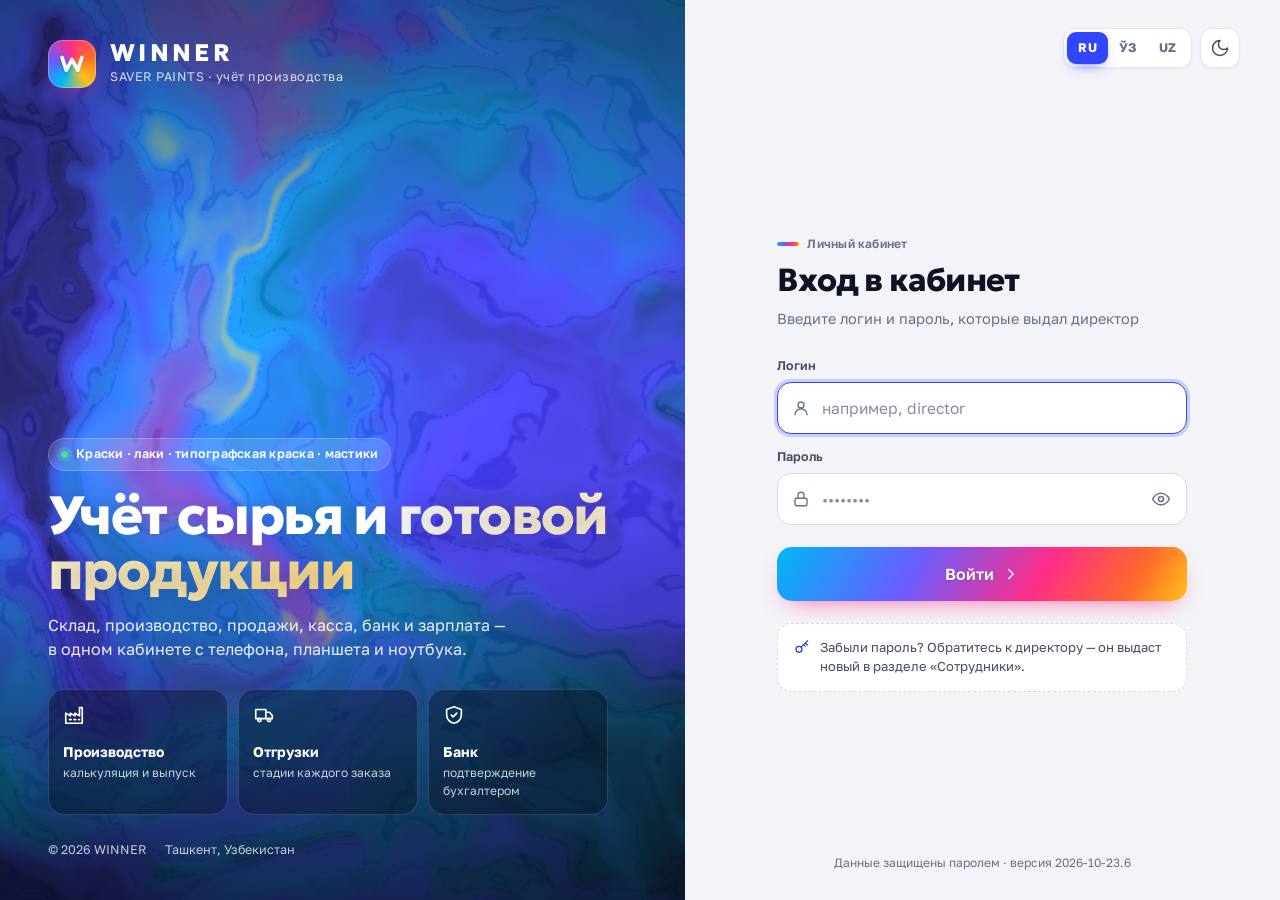
==== app.html @ 847e3956 "Один склад готовой продукции и ставка НДС в настройках (ответы заказчика) - Готовая продукция хранит" ====
<!doctype html>
<html lang="ru">
<head>
  <meta charset="utf-8">
  <meta name="viewport" content="width=device-width, initial-scale=1, viewport-fit=cover">
  <title>WINNER</title>
  <meta name="theme-color" content="#0b0f1e">
  <link rel="icon" href="favicon.svg" type="image/svg+xml">
  <script>(function(){try{var t=localStorage.getItem('wn.theme');if(!t)t=matchMedia('(prefers-color-scheme: dark)').matches?'dark':'light';document.documentElement.dataset.theme=t;}catch(e){document.documentElement.dataset.theme='light';}})();</script>
  <link rel="preload" href="assets/fonts/golos-cyr.woff2" as="font" type="font/woff2" crossorigin>
  <link rel="preload" href="assets/fonts/geologica-cyr.woff2" as="font" type="font/woff2" crossorigin>
  <link rel="stylesheet" href="assets/css/app.css?v=7">
  <style>.boot{min-height:100vh;display:grid;place-items:center;background:var(--bg)}.boot .logo-mark{width:56px;height:56px;border-radius:18px;animation:spin 2.4s linear infinite}</style>
</head>
<body>
  <div class="boot"><div class="logo-mark"><svg viewBox="0 0 24 24"><path d="M3.5 6.5l3.6 11 4.9-9.3 4.9 9.3 3.6-11"/></svg></div></div>
  <script src="assets/js/i18n.js?v=7"></script>
  <script src="assets/js/i18n-dict.js?v=7"></script>
  <script src="assets/js/core.js?v=7"></script>
  <script src="assets/js/ui.js?v=7"></script>
  <script src="assets/js/data.js?v=7"></script>
  <script src="assets/js/app.js?v=7"></script>
  <script src="assets/js/pages/summary.js?v=7"></script>
  <script src="assets/js/pages/reports.js?v=7"></script>
  <script src="assets/js/pages/sales.js?v=7"></script>
  <script src="assets/js/pages/customers.js?v=7"></script>
  <script src="assets/js/pages/finance.js?v=7"></script>
  <script src="assets/js/pages/production.js?v=7"></script>
  <script src="assets/js/pages/warehouse.js?v=7"></script>
  <script src="assets/js/pages/income.js?v=7"></script>
  <script src="assets/js/pages/catalog.js?v=7"></script>
  <script src="assets/js/pages/salary.js?v=7"></script>
  <script src="assets/js/pages/staff.js?v=7"></script>
  <script src="assets/js/pages/admin.js?v=7"></script>
  <script src="assets/js/pages/profile.js?v=7"></script>
  <script>W.boot();</script>
</body>
</html>
---- assets/css/app.css ----
/* =========================================================================
   WINNER — дизайн-система кабинета
   Шрифты: Geologica (заголовки, цифры), Golos Text (текст).
   Подмножества cyrillic-ext нужны для узбекских Қ Ғ Ҳ.
   ========================================================================= */

@font-face { font-family: 'Geologica'; font-style: normal; font-weight: 300 800; font-display: swap;
  src: url(../fonts/geologica-cyrext.woff2) format('woff2'); unicode-range: U+0460-052F, U+1C80-1C8A, U+20B4, U+2DE0-2DFF, U+A640-A69F, U+FE2E-FE2F; }
@font-face { font-family: 'Geologica'; font-style: normal; font-weight: 300 800; font-display: swap;
  src: url(../fonts/geologica-cyr.woff2) format('woff2'); unicode-range: U+0301, U+0400-045F, U+0490-0491, U+04B0-04B1, U+2116; }
@font-face { font-family: 'Geologica'; font-style: normal; font-weight: 300 800; font-display: swap;
  src: url(../fonts/geologica-latext.woff2) format('woff2'); unicode-range: U+0100-02BA, U+02BD-02C5, U+02C7-02CC, U+02CE-02D7, U+02DD-02FF, U+0304, U+0308, U+0329, U+1D00-1DBF, U+1E00-1E9F, U+1EF2-1EFF, U+2020, U+20A0-20AB, U+20AD-20C4, U+2113, U+2C60-2C7F, U+A720-A7FF; }
@font-face { font-family: 'Geologica'; font-style: normal; font-weight: 300 800; font-display: swap;
  src: url(../fonts/geologica-lat.woff2) format('woff2'); unicode-range: U+0000-00FF, U+0131, U+0152-0153, U+02BB-02BC, U+02C6, U+02DA, U+02DC, U+0304, U+0308, U+0329, U+2000-206F, U+20AC, U+2122, U+2191, U+2193, U+2212, U+2215, U+FEFF, U+FFFD; }
@font-face { font-family: 'Golos Text'; font-style: normal; font-weight: 400 800; font-display: swap;
  src: url(../fonts/golos-cyrext.woff2) format('woff2'); unicode-range: U+0460-052F, U+1C80-1C8A, U+20B4, U+2DE0-2DFF, U+A640-A69F, U+FE2E-FE2F; }
@font-face { font-family: 'Golos Text'; font-style: normal; font-weight: 400 800; font-display: swap;
  src: url(../fonts/golos-cyr.woff2) format('woff2'); unicode-range: U+0301, U+0400-045F, U+0490-0491, U+04B0-04B1, U+2116; }
@font-face { font-family: 'Golos Text'; font-style: normal; font-weight: 400 800; font-display: swap;
  src: url(../fonts/golos-latext.woff2) format('woff2'); unicode-range: U+0100-02BA, U+02BD-02C5, U+02C7-02CC, U+02CE-02D7, U+02DD-02FF, U+0304, U+0308, U+0329, U+1D00-1DBF, U+1E00-1E9F, U+1EF2-1EFF, U+2020, U+20A0-20AB, U+20AD-20C4, U+2113, U+2C60-2C7F, U+A720-A7FF; }
@font-face { font-family: 'Golos Text'; font-style: normal; font-weight: 400 800; font-display: swap;
  src: url(../fonts/golos-lat.woff2) format('woff2'); unicode-range: U+0000-00FF, U+0131, U+0152-0153, U+02BB-02BC, U+02C6, U+02DA, U+02DC, U+0304, U+0308, U+0329, U+2000-206F, U+20AC, U+2122, U+2191, U+2193, U+2212, U+2215, U+FEFF, U+FFFD; }

/* ---------- токены ---------- */
:root {
  color-scheme: light;
  --font: 'Golos Text', system-ui, -apple-system, 'Segoe UI', Roboto, sans-serif;
  --font-d: 'Geologica', 'Golos Text', system-ui, sans-serif;

  /* фирменная «краска»: голубой → пурпур → жёлтый → оранжевый */
  --c-cyan: #00b8f5; --c-magenta: #ff2d87; --c-yellow: #ffc21a; --c-orange: #ff6a2b;
  /* счётчики уведомлений: белая цифра на этом фоне — контраст 5,2:1 (на ярко-розовом было 3,5:1) */
  --badge: #d4145f;
  --paint: linear-gradient(120deg, var(--c-cyan) 0%, #6a5cff 34%, var(--c-magenta) 64%, var(--c-orange) 86%, var(--c-yellow) 100%);

  --brand: #3346ff;
  --brand-2: #2433d9;
  --brand-soft: #eceeff;
  --brand-ink: #2534d6;
  --on-brand: #fff;

  --bg: #f3f4f8;
  --surface: #ffffff;
  --surface-2: #f7f8fb;
  --surface-3: #eef0f5;
  --line: #e4e7ef;
  --line-2: #d6dae5;
  --text: #0e1324;
  --text-2: #444b62;
  --muted: #687089;

  --ok: #0a7f55;     --ok-bg: #e3f6ee;    --ok-dot: #12b981;
  --warn: #a35a00;   --warn-bg: #fff2dc;  --warn-dot: #f59e0b;
  --bad: #c42a32;    --bad-bg: #fde9ea;   --bad-dot: #ef4444;
  --info: #2534d6;   --info-bg: #eceeff;  --info-dot: #3346ff;
  --vio: #6b3fd4;    --vio-bg: #f0eaff;

  /* графики — эталонная палитра, слоты 1-3 */
  --s1: #2a78d6; --s2: #eb6834; --s3: #1baf7a;

  --side: #0b0f1e;
  --side-2: #121830;
  --side-line: rgba(255,255,255,.07);
  --side-text: #c9cee2;
  --side-muted: #7f87a6;

  --r-xs: 8px; --r-sm: 10px; --r: 14px; --r-lg: 20px; --r-xl: 26px;
  --sh-1: 0 1px 2px rgba(16,24,40,.05);
  --sh-2: 0 1px 2px rgba(16,24,40,.04), 0 6px 20px -10px rgba(16,24,40,.14);
  --sh-3: 0 20px 50px -18px rgba(14,19,36,.35), 0 2px 6px rgba(14,19,36,.06);
  --ring: 0 0 0 3px rgba(51,70,255,.22);

  --side-w: 268px;
  --rail-w: 78px;
  --top-h: 66px;
  --ease: cubic-bezier(.2,.8,.2,1);
  --safe-b: env(safe-area-inset-bottom, 0px);
}

html[data-theme="dark"] {
  color-scheme: dark;
  --brand: #6474ff;
  --brand-2: #7c8aff;
  --brand-soft: #1d2346;
  --brand-ink: #a9b2ff;

  --bg: #090c17;
  --surface: #11162a;
  --surface-2: #161c33;
  --surface-3: #1c233d;
  --line: #232b47;
  --line-2: #2e3757;
  --text: #edf0fa;
  --text-2: #b6bdd4;
  --muted: #8a92b0;

  --ok: #4ade9a;   --ok-bg: rgba(18,185,129,.14);
  --warn: #fbbf4a; --warn-bg: rgba(245,158,11,.14);
  --bad: #ff8086;  --bad-bg: rgba(239,68,68,.15);
  --info: #a9b2ff; --info-bg: rgba(100,116,255,.16);
  --vio: #c4a8ff;  --vio-bg: rgba(139,92,246,.17);

  --s1: #3987e5; --s2: #d95926; --s3: #199e70;

  --side: #060914;
  --side-2: #0d1226;
  --sh-1: 0 1px 2px rgba(0,0,0,.4);
  --sh-2: 0 1px 2px rgba(0,0,0,.35), 0 10px 26px -14px rgba(0,0,0,.7);
  --sh-3: 0 24px 60px -20px rgba(0,0,0,.8);
  --ring: 0 0 0 3px rgba(100,116,255,.35);
}

/* ---------- база ---------- */
*, *::before, *::after { box-sizing: border-box; }
html { -webkit-text-size-adjust: 100%; text-size-adjust: 100%; }
body {
  margin: 0; font-family: var(--font); font-size: 14.5px; line-height: 1.5;
  color: var(--text); background: var(--bg);
  -webkit-font-smoothing: antialiased; -moz-osx-font-smoothing: grayscale;
  -webkit-tap-highlight-color: transparent;
}
h1, h2, h3, h4 { font-family: var(--font-d); margin: 0; letter-spacing: -.015em; line-height: 1.2; }
p { margin: 0; }
a { color: var(--brand-ink); text-decoration: none; }
button, input, select, textarea { font: inherit; color: inherit; }
button { cursor: pointer; }
img { max-width: 100%; display: block; }
.num, .tnum { font-variant-numeric: tabular-nums; }
.hidden { display: none !important; }
.muted { color: var(--muted); }
.t2 { color: var(--text-2); }
.nowrap { white-space: nowrap; }
.ellipsis { overflow: hidden; text-overflow: ellipsis; white-space: nowrap; min-width: 0; }
.ic { width: 20px; height: 20px; flex: none; stroke: currentColor; fill: none; stroke-width: 1.8; stroke-linecap: round; stroke-linejoin: round; }
.ic-sm { width: 16px; height: 16px; }
.ic-lg { width: 24px; height: 24px; }
::selection { background: rgba(51,70,255,.2); }

/* полосы прокрутки: тонкие, без стрелок, с отступом сверху и снизу */
::-webkit-scrollbar { width: 12px; height: 12px; }
::-webkit-scrollbar-button { display: none; width: 0; height: 0; }
::-webkit-scrollbar-track { background: transparent; margin: 8px 0; }
::-webkit-scrollbar-track:horizontal { margin: 0 8px; }
::-webkit-scrollbar-thumb { min-height: 44px; border-radius: 99px; border: 4px solid transparent; background: color-mix(in srgb, var(--muted) 42%, transparent) padding-box; }
::-webkit-scrollbar-thumb:hover { background-color: color-mix(in srgb, var(--muted) 70%, transparent); }
::-webkit-scrollbar-corner { background: transparent; }
.side ::-webkit-scrollbar { width: 10px; }
.side ::-webkit-scrollbar-thumb { border-width: 3px; background-color: rgba(255,255,255,.14); }
.side ::-webkit-scrollbar-thumb:hover { background-color: rgba(255,255,255,.28); }
@supports not selector(::-webkit-scrollbar) {
  html, .side-nav, .modal-body, .pick-list, .dd-list, .tbl-wrap, .cmdk-list, .pop-list, .kanban { scrollbar-width: thin; scrollbar-color: color-mix(in srgb, var(--muted) 50%, transparent) transparent; }
}
:focus-visible { outline: none; box-shadow: var(--ring); }

/* плавная смена языка/темы */
/* смена языка: старый и новый снимок экрана растворяются друг в друга с одинаковой скоростью —
   неизменные пиксели (фон, карточки, иконки) остаются на месте, «перетекают» только буквы */
html.vt-lang::view-transition-old(root) { animation: vtLangOut .42s cubic-bezier(.4, 0, .2, 1) both; }
html.vt-lang::view-transition-new(root) { animation: vtLangIn .42s cubic-bezier(.4, 0, .2, 1) both; }
@keyframes vtLangOut { to { opacity: 0; } }
@keyframes vtLangIn { from { opacity: 0; } }
/* бегунок RU · ЎЗ · UZ — свой слой: во время перехода он переезжает, а не растворяется;
   подписи кнопок — слои поверх него, их цвет плавно меняется */
.lang-switch .pill { view-transition-name: wn-lang-pill; }
.lang-switch [data-lang="ru"] { view-transition-name: wn-lang-ru; }
.lang-switch [data-lang="uzc"] { view-transition-name: wn-lang-uzc; }
.lang-switch [data-lang="uz"] { view-transition-name: wn-lang-uz; }
html.vt-lang::view-transition-group(*) { animation-duration: .42s; animation-timing-function: cubic-bezier(.2, .8, .2, 1); }
html.vt-lang::view-transition-old(wn-lang-pill), html.vt-lang::view-transition-new(wn-lang-pill) { animation: none; }
html.vt-lang::view-transition-old(wn-lang-pill) { opacity: 0; }
/* запасной вариант без View Transitions: текст мягко проявляется, без белой вспышки */
.lang-swap { animation: langSwap .38s ease both; }
@keyframes langSwap { from { opacity: .35; } }

/* =========================================================================
   Каркас: сайдбар + основная область
   ========================================================================= */
.shell { min-height: 100vh; min-height: 100dvh; }

.side {
  position: fixed; inset: 0 auto 0 0; z-index: 40; width: var(--side-w);
  display: flex; flex-direction: column;
  background:
    radial-gradient(120% 60% at 0% 0%, rgba(51,70,255,.30), transparent 60%),
    radial-gradient(90% 40% at 100% 8%, rgba(255,45,135,.16), transparent 70%),
    linear-gradient(180deg, var(--side-2), var(--side) 42%);
  color: var(--side-text);
  border-right: 1px solid var(--side-line);
  transition: width .28s var(--ease), transform .3s var(--ease);
}
.side::after { /* тонкая «мазок»-линия справа */
  content: ''; position: absolute; top: 0; right: -1px; width: 1px; height: 180px;
  background: linear-gradient(180deg, var(--c-cyan), var(--c-magenta), transparent);
  opacity: .55;
}
.side-head { display: flex; align-items: center; gap: 12px; padding: 18px 18px 14px; min-height: 74px; }
.logo-mark {
  width: 40px; height: 40px; border-radius: 12px; flex: none; display: grid; place-items: center;
  background: conic-gradient(from 210deg at 50% 50%, var(--c-cyan), #6a5cff, var(--c-magenta), var(--c-orange), var(--c-yellow), var(--c-cyan));
  box-shadow: 0 8px 22px -8px rgba(255,45,135,.55), inset 0 0 0 1px rgba(255,255,255,.25);
}
.logo-mark svg { width: 24px; height: 24px; stroke: #fff; stroke-width: 3.2; fill: none; stroke-linecap: round; stroke-linejoin: round; filter: drop-shadow(0 1px 1px rgba(0,0,0,.25)); }
.logo-text { min-width: 0; }
.logo-text b { display: block; font-family: var(--font-d); font-weight: 800; font-size: 19px; letter-spacing: .08em; color: #fff; line-height: 1.05; }
.logo-text span { display: block; font-size: 11.5px; color: var(--side-muted); letter-spacing: .02em; margin-top: 3px; white-space: nowrap; overflow: hidden; text-overflow: ellipsis; }
.side-collapse {
  margin-left: auto; width: 32px; height: 32px; border-radius: 9px; border: 1px solid var(--side-line);
  background: rgba(255,255,255,.03); color: var(--side-muted); display: grid; place-items: center; flex: none;
}
.side-collapse:hover { color: #fff; background: rgba(255,255,255,.08); }

.side-nav { flex: 1; overflow-y: auto; overflow-x: hidden; padding: 6px 12px 16px; }
.nav-group { margin-top: 14px; }
.nav-group:first-child { margin-top: 4px; }
.nav-label {
  font-size: 10.5px; font-weight: 700; letter-spacing: .12em; text-transform: uppercase;
  color: var(--side-muted); padding: 0 12px 6px; white-space: nowrap; overflow: hidden;
}
.nav-item {
  position: relative; display: flex; align-items: center; gap: 12px; width: 100%;
  padding: 10px 12px; margin: 2px 0; border-radius: 12px; border: 0; background: none;
  color: var(--side-text); font-size: 14px; font-weight: 500; text-align: left; white-space: nowrap;
  transition: background .18s, color .18s;
}
.nav-item .ic { color: var(--side-muted); transition: color .18s, transform .25s var(--ease); }
.nav-item:hover { background: rgba(255,255,255,.055); color: #fff; }
.nav-item:hover .ic { color: #fff; }
.nav-item.active {
  color: #fff;
  background: linear-gradient(90deg, rgba(100,116,255,.30), rgba(100,116,255,.08));
  box-shadow: inset 0 0 0 1px rgba(140,152,255,.22);
}
.nav-item.active .ic { color: #fff; }
.nav-item.active::before {
  content: ''; position: absolute; left: -12px; top: 9px; bottom: 9px; width: 4px; border-radius: 0 4px 4px 0;
  background: linear-gradient(180deg, var(--c-cyan), var(--c-magenta));
}
.nav-item .nav-txt { flex: 1; min-width: 0; overflow: hidden; text-overflow: ellipsis; }
.nav-badge {
  min-width: 22px; height: 22px; padding: 0 7px; border-radius: 99px; display: inline-grid; place-items: center;
  font-size: 12px; font-weight: 800; line-height: 1; font-variant-numeric: tabular-nums;
  background: var(--badge); color: #fff; box-shadow: inset 0 0 0 1px rgba(255,255,255,.14);
}
.nav-badge.soft { background: rgba(255,255,255,.12); color: #e4e7f2; box-shadow: none; }

.side-foot { padding: 12px; border-top: 1px solid var(--side-line); }
.side-lang { margin-bottom: 10px; }
.side-lang .lang-switch { width: 100%; height: 42px; }
.side-lang .lang-switch button { flex: 1; }
.me-card {
  display: flex; align-items: center; gap: 11px; padding: 10px; border-radius: 14px;
  background: rgba(255,255,255,.04); border: 1px solid var(--side-line); cursor: pointer; width: 100%; color: inherit; text-align: left;
}
.me-card:hover { background: rgba(255,255,255,.07); }
.me-card .who { min-width: 0; flex: 1; }
.me-card .who b { display: block; color: #fff; font-size: 13.5px; font-weight: 600; white-space: nowrap; overflow: hidden; text-overflow: ellipsis; }
.me-card .who span { display: block; font-size: 12px; color: var(--side-muted); white-space: nowrap; overflow: hidden; text-overflow: ellipsis; }

.avatar {
  --av: linear-gradient(135deg, #3346ff, #ff2d87);
  width: 38px; height: 38px; border-radius: 12px; flex: none; display: grid; place-items: center;
  background: var(--av); color: #fff; font-family: var(--font-d); font-weight: 700; font-size: 14px; letter-spacing: .02em;
  box-shadow: inset 0 0 0 1px rgba(255,255,255,.18);
}
.avatar.sm { width: 30px; height: 30px; border-radius: 10px; font-size: 12px; }
.avatar.lg { width: 76px; height: 76px; border-radius: 22px; font-size: 26px; }
.avatar.xl { width: 96px; height: 96px; border-radius: 28px; font-size: 32px; }

/* свёрнутый сайдбар — «рельс» */
/* свёрнутый сайдбар («рельс») — только на широких экранах; планшет и телефон живут по своим правилам */
@media (min-width: 1101px) {
  .shell.rail .side { width: var(--rail-w); }
  .shell.rail .side .logo-text, .shell.rail .side .nav-txt, .shell.rail .side .nav-badge,
  .shell.rail .side .me-card .who, .shell.rail .side .me-card > .ic { display: none; }
  .shell.rail .side .nav-label { height: 0; padding: 0; opacity: 0; pointer-events: none; }
  /* в «рельсе» полоса прокрутки не нужна — иначе она сдвигает иконки влево */
  .shell.rail .side-nav { scrollbar-width: none; padding: 6px 13px 16px; }
  .shell.rail .side-nav::-webkit-scrollbar { display: none; }
  .shell.rail .side .nav-group { margin-top: 10px; border-top: 1px solid var(--side-line); padding-top: 8px; }
  .shell.rail .side .nav-group:first-child { border-top: 0; padding-top: 0; }
  .shell.rail .side-head { padding: 18px 19px 14px; }
  .shell.rail .side-collapse { position: absolute; left: calc(var(--rail-w) - 14px); top: 24px; width: 28px; height: 28px; background: var(--side-2); transform: rotate(180deg); }
  .shell.rail .nav-item { justify-content: center; padding: 11px 0; gap: 0; }
  .shell.rail .nav-item.has-dot::after { content: ''; position: absolute; top: 8px; right: 10px; width: 8px; height: 8px; border-radius: 50%; background: var(--c-magenta); box-shadow: 0 0 0 2px var(--side); }
  .shell.rail .me-card { justify-content: center; padding: 8px; }
}
.side .logo-text, .side .nav-txt, .side .nav-badge, .side .me-card .who, .side .nav-label { transition: opacity .2s; }
/* всплывающая подсказка у иконки в режиме «рельса» */
.rail-tip {
  position: fixed; z-index: 90; padding: 7px 11px; border-radius: 9px; background: #1a2140; color: #fff;
  font-size: 13px; font-weight: 500; pointer-events: none; white-space: nowrap; box-shadow: var(--sh-3);
  transform: translateY(-50%); animation: tipIn .16s var(--ease);
}
@keyframes tipIn { from { opacity: 0; transform: translate(-4px, -50%); } }

.main { margin-left: var(--side-w); min-width: 0; transition: margin-left .28s var(--ease); overflow-x: clip; }
.dd-list, .pick-list, .cmdk-list, .pop-list { overscroll-behavior: contain; }
@media (min-width: 1101px) { .shell.rail .main { margin-left: var(--rail-w); } }

/* ---------- верхняя панель ---------- */
.top {
  position: sticky; top: 0; z-index: 30; height: var(--top-h);
  display: flex; align-items: center; gap: 12px; padding: 0 28px;
  background: var(--bg);
  border-bottom: 1px solid transparent; transition: border-color .2s, background .2s;
}
.top.scrolled { border-bottom-color: var(--line); background: var(--bg); }
.icon-btn.burger { display: none; }
@media (max-width: 1100px) { .icon-btn.burger { display: grid; } }
.crumbs { display: flex; align-items: center; gap: 8px; min-width: 0; font-size: 13px; color: var(--muted); }
.crumbs b { color: var(--text); font-weight: 600; font-size: 14px; white-space: nowrap; overflow: hidden; text-overflow: ellipsis; }
.crumbs .ic { width: 14px; height: 14px; }
.kbd { font-family: var(--font); font-size: 11px; font-weight: 600; color: var(--muted); padding: 2px 6px; border-radius: 6px; border: 1px solid var(--line); background: var(--surface-2); }
.top-actions { display: flex; align-items: center; gap: 8px; margin-left: auto; }
.icon-btn {
  position: relative; width: 40px; height: 40px; border-radius: 12px; display: grid; place-items: center; flex: none;
  border: 1px solid var(--line); background: var(--surface); color: var(--text-2); box-shadow: var(--sh-1);
  transition: background .15s, color .15s, border-color .15s, transform .15s;
}
.icon-btn:hover { color: var(--text); border-color: var(--line-2); }
.icon-btn:active { transform: scale(.96); }
/* счётчик на кнопке — маленький, в углу, не закрывает колокольчик */
.icon-btn .dot { position: absolute; top: -5px; right: -5px; min-width: 18px; height: 18px; padding: 0 4px; border-radius: 99px; background: var(--badge); color: #fff; font-size: 10.5px; font-weight: 800; line-height: 1; display: grid; place-items: center; box-shadow: 0 0 0 2px var(--bg); pointer-events: none; }
.icon-btn.ghost { border-color: transparent; background: transparent; box-shadow: none; }

/* переключатель языка: RU · ЎЗ · UZ с «бегунком» */
.lang-switch {
  position: relative; display: inline-flex; padding: 3px; border-radius: 12px; height: 40px; align-items: stretch;
  background: var(--surface); border: 1px solid var(--line); box-shadow: var(--sh-1);
}
.lang-switch button {
  position: relative; z-index: 1; border: 0; background: none; padding: 0 11px; min-width: 40px; border-radius: 9px;
  font-size: 12.5px; font-weight: 700; letter-spacing: .03em; color: var(--muted); transition: color .25s;
}
.lang-switch button.on { color: var(--on-brand); }
.lang-switch .pill {
  position: absolute; z-index: 0; top: 3px; bottom: 3px; left: 3px; border-radius: 9px;
  background: var(--brand); box-shadow: 0 6px 14px -6px rgba(51,70,255,.7);
  transition: transform .38s var(--ease), width .38s var(--ease);
}
.lang-switch.dark { background: rgba(255,255,255,.06); border-color: rgba(255,255,255,.12); box-shadow: none; }
.lang-switch.dark button { color: rgba(255,255,255,.65); }
.lang-switch.dark button.on { color: #fff; }

.top-user { display: flex; align-items: center; gap: 10px; padding: 3px 10px 3px 3px; height: 40px; border-radius: 12px; border: 1px solid var(--line); background: var(--surface); box-shadow: var(--sh-1); }
.top-user .avatar { width: 32px; height: 32px; border-radius: 9px; font-size: 12px; }
.top-user b { font-size: 13px; font-weight: 600; white-space: nowrap; max-width: 140px; overflow: hidden; text-overflow: ellipsis; }

/* ---------- контент ---------- */
.content { padding: 8px 28px 48px; max-width: 1480px; }
.page-in { animation: pageIn .42s var(--ease) both; }
@keyframes pageIn { from { opacity: 0; transform: translateY(8px); } }

.page-head { display: flex; align-items: flex-end; justify-content: space-between; gap: 16px; flex-wrap: wrap; margin: 10px 0 22px; }
.page-head h1 { font-size: 28px; font-weight: 700; }
.page-head .sub { color: var(--muted); margin-top: 6px; font-size: 14px; }
.page-head .actions { display: flex; gap: 10px; flex-wrap: wrap; }
.h-eyebrow { display: inline-flex; align-items: center; gap: 8px; font-size: 12px; font-weight: 600; color: var(--muted); letter-spacing: .02em; margin-bottom: 8px; }
.h-eyebrow i { width: 22px; height: 4px; border-radius: 4px; background: var(--paint); display: inline-block; }

.grid { display: grid; gap: 16px; }
.g-2 { grid-template-columns: repeat(2, minmax(0, 1fr)); }
.g-3 { grid-template-columns: repeat(3, minmax(0, 1fr)); }
.g-4 { grid-template-columns: repeat(4, minmax(0, 1fr)); }
.g-5 { grid-template-columns: repeat(5, minmax(0, 1fr)); }
.g-main { grid-template-columns: minmax(0, 1.65fr) minmax(0, 1fr); }
.g-side { grid-template-columns: minmax(0, 300px) minmax(0, 1fr); }
.vstack { display: flex; flex-direction: column; gap: 16px; }
.row { display: flex; align-items: center; gap: 10px; flex-wrap: wrap; }
.row.nw { flex-wrap: nowrap; }
.spacer { flex: 1; }
.mt-8 { margin-top: 8px; } .mt-12 { margin-top: 12px; } .mt-16 { margin-top: 16px; } .mt-24 { margin-top: 24px; }
.mb-16 { margin-bottom: 16px; }

/* ---------- карточки ---------- */
.card {
  background: var(--surface); border: 1px solid var(--line); border-radius: var(--r-lg);
  box-shadow: var(--sh-2); min-width: 0;
}
.card-pad { padding: 20px; }
.card-head { display: flex; align-items: center; gap: 12px; padding: 18px 20px 0; flex-wrap: wrap; }
.card-head h3 { font-size: 16px; font-weight: 650; }
.card-head .sub { font-size: 12.5px; color: var(--muted); }
.card-head .right { margin-left: auto; display: flex; gap: 8px; align-items: center; flex-wrap: wrap; }
.card-body { padding: 16px 20px 20px; }
.card-body.flush { padding: 12px 0 0; }

/* KPI */
.kpis { display: grid; gap: 14px; grid-template-columns: repeat(4, minmax(0, 1fr)); margin-bottom: 18px; }
.kpis.k5 { grid-template-columns: repeat(5, minmax(0, 1fr)); }
.kpis.k3 { grid-template-columns: repeat(3, minmax(0, 1fr)); }
.kpi {
  position: relative; overflow: hidden; padding: 16px 18px 15px; border-radius: var(--r-lg);
  background: var(--surface); border: 1px solid var(--line); box-shadow: var(--sh-2); min-width: 0;
  transition: transform .2s var(--ease), box-shadow .2s;
}
.kpi.link { cursor: pointer; }
.kpi.link:hover { transform: translateY(-2px); box-shadow: var(--sh-3); }
.kpi-top { display: flex; align-items: center; gap: 10px; }
.kpi-ic { width: 36px; height: 36px; border-radius: 11px; display: grid; place-items: center; flex: none; background: var(--brand-soft); color: var(--brand-ink); }
.kpi-ic .ic { width: 19px; height: 19px; }
.kpi-ic.c-ok { background: var(--ok-bg); color: var(--ok); }
.kpi-ic.c-warn { background: var(--warn-bg); color: var(--warn); }
.kpi-ic.c-bad { background: var(--bad-bg); color: var(--bad); }
.kpi-ic.c-vio { background: var(--vio-bg); color: var(--vio); }
.kpi-label { font-size: 13px; color: var(--text-2); font-weight: 500; line-height: 1.3; min-width: 0; }
/* число не переносится никогда — если не влезает, W.fitText уменьшает шрифт */
.kpi-val { font-family: var(--font-d); font-size: 25px; font-weight: 700; letter-spacing: -.02em; margin-top: 12px; line-height: 1.15; font-variant-numeric: tabular-nums; white-space: nowrap; overflow: hidden; }
.kpi-val small { font-size: .56em; font-weight: 600; color: var(--muted); margin-left: .2em; letter-spacing: 0; }
.kpis.k5 .kpi-val { font-size: 22px; }
.kpi-foot { margin-top: 6px; font-size: 12.5px; color: var(--muted); display: flex; align-items: center; gap: 6px; flex-wrap: wrap; min-height: 18px; }
.kpi.hero {
  color: #fff; border: 0;
  background:
    radial-gradient(140% 120% at 100% 0%, rgba(255,45,135,.55), transparent 55%),
    radial-gradient(120% 120% at 0% 100%, rgba(0,184,245,.45), transparent 55%),
    linear-gradient(135deg, #2a36e8, #4b2fd6);
  box-shadow: 0 18px 40px -20px rgba(51,70,255,.8);
}
.kpi.hero .kpi-label, .kpi.hero .kpi-foot { color: rgba(255,255,255,.82); }
.kpi.hero .kpi-ic { background: rgba(255,255,255,.16); color: #fff; }
.kpi.hero .kpi-val small { color: rgba(255,255,255,.75); }
.delta { display: inline-flex; align-items: center; gap: 3px; font-weight: 700; font-size: 12px; padding: 1px 7px; border-radius: 99px; }
.delta.up { color: var(--ok); background: var(--ok-bg); }
.delta.down { color: var(--bad); background: var(--bad-bg); }
.kpi.hero .delta { background: rgba(255,255,255,.18); color: #fff; }

/* ---------- кнопки ---------- */
.btn {
  display: inline-flex; align-items: center; justify-content: center; gap: 8px; height: 40px; padding: 0 16px;
  border-radius: 12px; border: 1px solid var(--line); background: var(--surface); color: var(--text);
  font-weight: 600; font-size: 14px; white-space: nowrap; box-shadow: var(--sh-1);
  transition: background .15s, border-color .15s, color .15s, transform .12s, box-shadow .15s;
}
.btn:hover { border-color: var(--line-2); background: var(--surface-2); }
.btn:active { transform: scale(.98); }
.btn .ic { width: 18px; height: 18px; }
.btn.primary { background: var(--brand); border-color: transparent; color: var(--on-brand); box-shadow: 0 8px 20px -10px rgba(51,70,255,.9), inset 0 1px 0 rgba(255,255,255,.15); }
.btn.primary:hover { background: var(--brand-2); }
.btn.paint { background: var(--paint); border: 0; color: #fff; text-shadow: 0 1px 1px rgba(0,0,0,.18); box-shadow: 0 10px 24px -12px rgba(255,45,135,.8); }
.btn.paint:hover { filter: saturate(1.15) brightness(1.03); }
.btn.ok { background: #0f9d68; border-color: transparent; color: #fff; }
.btn.ok:hover { background: #0b8a5b; }
.btn.danger { color: var(--bad); }
.btn.danger:hover { background: var(--bad-bg); border-color: transparent; }
.btn.danger.solid { background: #d92d36; color: #fff; border-color: transparent; }
.btn.ghost { background: transparent; border-color: transparent; box-shadow: none; }
.btn.ghost:hover { background: var(--surface-3); }
.btn.sm { height: 32px; padding: 0 11px; font-size: 13px; border-radius: 10px; gap: 6px; }
.btn.sm .ic { width: 16px; height: 16px; }
.btn.lg { height: 48px; padding: 0 22px; font-size: 15px; border-radius: 14px; }
.btn.icon { width: 40px; padding: 0; }
.btn.sm.icon { width: 32px; }
.btn[disabled] { opacity: .5; pointer-events: none; }
.btn.block { width: 100%; }
.btn .spin { width: 16px; height: 16px; border-radius: 50%; border: 2px solid currentColor; border-right-color: transparent; animation: spin .7s linear infinite; }
@keyframes spin { to { transform: rotate(360deg); } }

.act { display: inline-flex; gap: 4px; justify-content: flex-end; }
.act button { width: 32px; height: 32px; border-radius: 9px; border: 0; background: transparent; color: var(--muted); display: grid; place-items: center; }
.act button:hover { background: var(--surface-3); color: var(--text); }
.act button.del:hover { background: var(--bad-bg); color: var(--bad); }
.act button.go:hover { background: var(--ok-bg); color: var(--ok); }
.act .ic { width: 17px; height: 17px; }

/* ---------- поля ---------- */
.field { display: flex; flex-direction: column; gap: 6px; min-width: 0; }
.field > label, .label { font-size: 12.5px; font-weight: 600; color: var(--text-2); }
.field .hint { font-size: 12px; color: var(--muted); }
.field.err .inp { border-color: var(--bad); box-shadow: 0 0 0 3px rgba(239,68,68,.15); }
.field .err-msg { font-size: 12px; color: var(--bad); }
.inp {
  width: 100%; height: 42px; padding: 0 13px; border-radius: 12px; border: 1px solid var(--line-2);
  background: var(--surface); color: var(--text); font-size: 14.5px; outline: none;
  transition: border-color .15s, box-shadow .15s, background .15s;
}
.inp::placeholder { color: color-mix(in srgb, var(--muted) 80%, transparent); }
.inp:hover { border-color: color-mix(in srgb, var(--brand) 35%, var(--line-2)); }
.inp:focus { border-color: var(--brand); box-shadow: var(--ring); }
textarea.inp { height: auto; min-height: 84px; padding: 10px 13px; resize: vertical; line-height: 1.45; }
select.inp {
  appearance: none; -webkit-appearance: none; padding-right: 36px; cursor: pointer;
  background-image: url("data:image/svg+xml,%3Csvg xmlns='http://www.w3.org/2000/svg' width='16' height='16' viewBox='0 0 24 24' fill='none' stroke='%23687089' stroke-width='2' stroke-linecap='round' stroke-linejoin='round'%3E%3Cpath d='m6 9 6 6 6-6'/%3E%3C/svg%3E");
  background-repeat: no-repeat; background-position: right 12px center;
}
.inp.sm { height: 34px; border-radius: 10px; font-size: 13.5px; padding: 0 10px; }
select.inp.sm { padding-right: 30px; background-position: right 9px center; }
.inp.num { text-align: right; font-variant-numeric: tabular-nums; }
.inp-wrap { position: relative; display: flex; align-items: center; }
.inp-wrap .inp { padding-left: 38px; }
.inp-wrap > .ic { position: absolute; left: 12px; color: var(--muted); width: 18px; height: 18px; pointer-events: none; }
.inp-wrap .suffix { position: absolute; right: 12px; font-size: 13px; color: var(--muted); pointer-events: none; }
.inp-wrap.has-suffix .inp { padding-right: 52px; }
.search { min-width: 220px; flex: 1; max-width: 360px; }
.form-grid { display: grid; gap: 14px 16px; grid-template-columns: repeat(2, minmax(0, 1fr)); }
.form-grid .full { grid-column: 1 / -1; }
.form-grid.g3 { grid-template-columns: repeat(3, minmax(0, 1fr)); }
.form-sec { font-family: var(--font-d); font-size: 13px; font-weight: 650; color: var(--text-2); display: flex; align-items: center; gap: 10px; margin: 6px 0 -2px; }
.form-sec::after { content: ''; flex: 1; height: 1px; background: var(--line); }

/* переключатель */
.switch { display: inline-flex; align-items: center; gap: 10px; cursor: pointer; user-select: none; font-size: 14px; }
.switch input { display: none; }
.switch .tr { width: 40px; height: 24px; border-radius: 99px; background: var(--line-2); position: relative; transition: background .2s; flex: none; }
.switch .tr::after { content: ''; position: absolute; top: 3px; left: 3px; width: 18px; height: 18px; border-radius: 50%; background: #fff; box-shadow: 0 1px 3px rgba(0,0,0,.25); transition: transform .25s var(--ease); }
.switch input:checked + .tr { background: var(--brand); }
.switch input:checked + .tr::after { transform: translateX(16px); }

/* чекбокс-«чипы» ролей */
.chips-pick { display: flex; flex-wrap: wrap; gap: 8px; }
.chip-pick { position: relative; }
.chip-pick input { position: absolute; opacity: 0; pointer-events: none; }
.chip-pick span { display: inline-flex; align-items: center; gap: 6px; height: 34px; padding: 0 13px; border-radius: 99px; border: 1px solid var(--line-2); font-size: 13px; font-weight: 600; cursor: pointer; color: var(--text-2); transition: all .15s; }
.chip-pick input:checked + span { background: var(--brand-soft); border-color: var(--brand); color: var(--brand-ink); }
.chip-pick input:checked + span::before { content: '✓'; font-weight: 800; }

/* сегменты */
.seg { display: inline-flex; padding: 3px; gap: 2px; border-radius: 12px; background: var(--surface-3); border: 1px solid var(--line); max-width: 100%; overflow-x: auto; scrollbar-width: none; }
.seg::-webkit-scrollbar { display: none; }
.seg button { border: 0; background: none; height: 32px; padding: 0 13px; border-radius: 9px; font-size: 13px; font-weight: 600; color: var(--text-2); white-space: nowrap; display: inline-flex; align-items: center; gap: 7px; }
.seg button.on { background: var(--surface); color: var(--text); box-shadow: var(--sh-2); }
.seg button .cnt { font-size: 11px; padding: 0 6px; border-radius: 99px; background: var(--line); color: var(--text-2); line-height: 18px; }
.seg button.on .cnt { background: var(--brand-soft); color: var(--brand-ink); }

/* вкладки */
.tabs { position: relative; display: flex; gap: 4px; border-bottom: 1px solid var(--line); margin-bottom: 20px; overflow-x: auto; scrollbar-width: none; }
.tabs::-webkit-scrollbar { display: none; }
.tab { position: relative; border: 0; background: none; padding: 12px 14px 13px; font-size: 14px; font-weight: 600; color: var(--muted); white-space: nowrap; display: inline-flex; align-items: center; gap: 8px; transition: color .2s; }
.tab:hover { color: var(--text); }
.tab.on { color: var(--text); }
.tab .cnt { font-size: 11px; font-weight: 700; padding: 0 7px; line-height: 19px; border-radius: 99px; background: var(--surface-3); color: var(--text-2); }
.tab.on .cnt { background: var(--brand); color: #fff; }
.tab .cnt.hot { background: var(--badge); color: #fff; font-weight: 800; }
.tabs .ink { position: absolute; bottom: -1px; left: 0; height: 3px; border-radius: 3px 3px 0 0; background: linear-gradient(90deg, var(--brand), var(--c-magenta)); transition: transform .35s var(--ease), width .35s var(--ease); }

/* панель фильтров */
.toolbar { display: flex; align-items: center; gap: 10px; flex-wrap: wrap; margin-bottom: 14px; }
.toolbar .grow { flex: 1; }
.filters { display: flex; gap: 8px; flex-wrap: wrap; align-items: center; }
.filters .inp { width: auto; min-width: 130px; }

/* ---------- бейджи ---------- */
.badge { display: inline-flex; align-items: center; gap: 6px; height: 24px; padding: 0 9px; border-radius: 99px; font-size: 12px; font-weight: 650; white-space: nowrap; background: var(--surface-3); color: var(--text-2); }
.badge::before { content: ''; width: 6px; height: 6px; border-radius: 50%; background: currentColor; opacity: .9; }
.badge.plain::before { display: none; }
.badge.ok { background: var(--ok-bg); color: var(--ok); }
.badge.warn { background: var(--warn-bg); color: var(--warn); }
.badge.bad { background: var(--bad-bg); color: var(--bad); }
.badge.info { background: var(--info-bg); color: var(--info); }
.badge.vio { background: var(--vio-bg); color: var(--vio); }
.tag { display: inline-flex; align-items: center; height: 22px; padding: 0 8px; border-radius: 7px; font-size: 12px; font-weight: 600; background: var(--surface-3); color: var(--text-2); white-space: nowrap; }
.tag.brand { background: var(--brand-soft); color: var(--brand-ink); }
.tags { display: flex; flex-wrap: wrap; gap: 5px; }

/* ---------- таблицы ---------- */
.tbl-wrap { overflow-x: auto; border-radius: inherit; }
.tbl { width: 100%; border-collapse: separate; border-spacing: 0; font-size: 14px; }
.tbl th {
  position: sticky; top: 0; z-index: 1; text-align: left; font-size: 12px; font-weight: 650; color: var(--muted);
  letter-spacing: .02em; padding: 11px 14px; background: var(--surface-2); border-bottom: 1px solid var(--line); white-space: nowrap;
}
.tbl th:first-child { padding-left: 20px; }
.tbl th:last-child { padding-right: 20px; }
.tbl td { padding: 12px 14px; border-bottom: 1px solid var(--line); vertical-align: middle; }
.tbl td:first-child { padding-left: 20px; }
.tbl td:last-child { padding-right: 20px; }
.tbl tbody tr { transition: background .12s; }
.tbl tbody tr:hover { background: var(--surface-2); }
.tbl tbody tr.click { cursor: pointer; }
.tbl tbody tr:last-child td { border-bottom: 0; }
.tbl .r { text-align: right; }
.tbl .c { text-align: center; }
.tbl .w-act { width: 1%; white-space: nowrap; }
.tbl tfoot td { padding: 12px 14px; font-weight: 700; background: var(--surface-2); border-top: 1px solid var(--line); }
.tbl tfoot td:first-child { padding-left: 20px; }
.tbl tr.row-warn td { background: color-mix(in srgb, var(--warn-bg) 55%, transparent); }
.tbl tr.row-bad td { background: color-mix(in srgb, var(--bad-bg) 55%, transparent); }
.tbl tr.editing td { background: var(--brand-soft); }
.cell-main { font-weight: 600; color: var(--text); }
.cell-sub { font-size: 12.5px; color: var(--muted); margin-top: 1px; }
.cell-flex { display: flex; align-items: center; gap: 11px; min-width: 0; }
.money { font-variant-numeric: tabular-nums; white-space: nowrap; font-weight: 600; }
.money.in { color: var(--ok); }
.money.out { color: var(--bad); }
.thumb { width: 40px; height: 40px; border-radius: 10px; flex: none; overflow: hidden; background: var(--surface-3); display: grid; place-items: center; }
.thumb img, .thumb svg { width: 100%; height: 100%; object-fit: cover; }
.tbl-foot { display: flex; align-items: center; justify-content: space-between; gap: 10px; padding: 12px 20px; border-top: 1px solid var(--line); font-size: 13px; color: var(--muted); flex-wrap: wrap; }

/* ---------- пустое состояние ---------- */
.empty { padding: 44px 20px; text-align: center; color: var(--muted); }
.empty .em-ic { width: 64px; height: 64px; margin: 0 auto 14px; border-radius: 20px; display: grid; place-items: center; background: var(--surface-3); color: var(--muted); position: relative; }
.empty .em-ic::after { content: ''; position: absolute; inset: -6px; border-radius: 24px; border: 1px dashed var(--line-2); }
.empty .em-ic .ic { width: 28px; height: 28px; }
.empty b { display: block; color: var(--text); font-size: 15px; margin-bottom: 4px; }

/* ---------- модалки и шторки ---------- */
.overlay {
  position: fixed; inset: 0; z-index: 70; display: flex; align-items: center; justify-content: center; padding: 24px;
  background: rgba(8,11,24,.52); animation: fadeIn .2s ease both;
}
.overlay.closing { animation: fadeOut .18s ease both; }
@keyframes fadeIn { from { opacity: 0; } }
@keyframes fadeOut { to { opacity: 0; } }
.modal {
  width: 100%; max-width: 580px; max-height: calc(100vh - 48px); max-height: calc(100dvh - 48px); display: flex; flex-direction: column;
  background: var(--surface); border-radius: var(--r-xl); box-shadow: var(--sh-3); border: 1px solid var(--line);
  animation: popIn .32s var(--ease) both; overflow: hidden;
}
.overlay.closing .modal { animation: popOut .18s ease both; }
.modal.sm { max-width: 440px; } .modal.lg { max-width: 820px; } .modal.xl { max-width: 1060px; }
@keyframes popIn { from { opacity: 0; transform: translateY(14px) scale(.98); } }
@keyframes popOut { to { opacity: 0; transform: translateY(8px) scale(.98); } }
.modal-head { display: flex; align-items: flex-start; gap: 12px; padding: 20px 22px 14px; }
.modal-head .m-ic { width: 42px; height: 42px; border-radius: 13px; display: grid; place-items: center; background: var(--brand-soft); color: var(--brand-ink); flex: none; }
.modal-head .m-ic.bad { background: var(--bad-bg); color: var(--bad); }
.modal-head .m-ic.ok { background: var(--ok-bg); color: var(--ok); }
.modal-head h3 { font-size: 18px; font-weight: 700; }
.modal-head .sub { font-size: 13px; color: var(--muted); margin-top: 3px; }
.modal-head .x { margin-left: auto; }
.modal-body { padding: 6px 22px 20px; overflow-y: auto; overscroll-behavior: contain; }
.modal-foot { display: flex; gap: 10px; justify-content: flex-end; padding: 14px 22px; border-top: 1px solid var(--line); background: var(--surface-2); flex-wrap: wrap; }
.modal-foot .left { margin-right: auto; display: flex; gap: 10px; align-items: center; }
.grab { display: none; }

.drawer-wrap { justify-content: flex-end; padding: 0; }
.drawer {
  width: min(600px, 100vw); height: 100%; background: var(--surface); box-shadow: var(--sh-3); display: flex; flex-direction: column;
  animation: slideIn .34s var(--ease) both; border-left: 1px solid var(--line);
}
.overlay.closing .drawer { animation: slideOut .2s ease both; }
@keyframes slideIn { from { transform: translateX(40px); opacity: 0; } }
@keyframes slideOut { to { transform: translateX(40px); opacity: 0; } }
.drawer .modal-body { flex: 1; padding-top: 10px; }

/* поповер (уведомления, меню) */
.pop {
  position: fixed; z-index: 80; min-width: 240px; max-width: min(380px, calc(100vw - 24px)); background: var(--surface);
  border: 1px solid var(--line); border-radius: 16px; box-shadow: var(--sh-3); padding: 6px; animation: popIn .22s var(--ease) both;
}
.pop-title { padding: 10px 12px 6px; font-weight: 700; font-family: var(--font-d); font-size: 14px; display: flex; align-items: center; gap: 8px; }
.pop-item { display: flex; align-items: center; gap: 11px; width: 100%; padding: 9px 11px; border-radius: 11px; border: 0; background: none; text-align: left; font-size: 13.5px; color: var(--text); }
.pop-item:hover { background: var(--surface-3); }
.pop-item .pi-ic { width: 32px; height: 32px; border-radius: 10px; display: grid; place-items: center; flex: none; background: var(--surface-3); color: var(--text-2); }
.pop-item .pi-ic.warn { background: var(--warn-bg); color: var(--warn); }
.pop-item .pi-ic.bad { background: var(--bad-bg); color: var(--bad); }
.pop-item .pi-ic.info { background: var(--info-bg); color: var(--info); }
.pop-item small { display: block; color: var(--muted); font-size: 12px; }
.pop-sep { height: 1px; background: var(--line); margin: 5px 6px; }
.pop-list { max-height: 360px; overflow-y: auto; }

/* свой выпадающий список */
.dd { position: relative; }
.dd-menu { position: fixed; z-index: 95; background: var(--surface); border: 1px solid var(--line); border-radius: 14px; box-shadow: var(--sh-3); padding: 6px; max-height: 300px; display: flex; flex-direction: column; animation: popIn .18s var(--ease) both; }
.dd-menu .dd-search { margin: 2px 2px 6px; }
.dd-list { overflow-y: auto; }
.dd-opt { display: flex; align-items: center; gap: 8px; width: 100%; padding: 9px 11px; border: 0; background: none; border-radius: 9px; text-align: left; font-size: 14px; color: var(--text); }
.dd-opt:hover, .dd-opt.hl { background: var(--surface-3); }
.dd-opt.sel { color: var(--brand-ink); font-weight: 650; }
.dd-opt.sel::after { content: '✓'; margin-left: auto; font-weight: 800; }
.dd-opt small { color: var(--muted); margin-left: auto; font-size: 12px; white-space: nowrap; }
.dd-opt.sel small { display: none; }

/* поле даты: своя иконка, системный значок скрыт — календарь открывается кликом по всему полю */
input[type=date].inp {
  cursor: pointer; padding-right: 40px; font-variant-numeric: tabular-nums;
  background-image: url("data:image/svg+xml,%3Csvg xmlns='http://www.w3.org/2000/svg' width='18' height='18' viewBox='0 0 24 24' fill='none' stroke='%23687089' stroke-width='1.8' stroke-linecap='round' stroke-linejoin='round'%3E%3Crect x='3' y='4' width='18' height='18' rx='2'/%3E%3Cpath d='M16 2v4M8 2v4M3 10h18'/%3E%3C/svg%3E");
  background-repeat: no-repeat; background-position: right 12px center;
}
input[type=date].inp.sm { padding-right: 34px; background-position: right 9px center; background-size: 16px; }
input[type=date].inp::-webkit-calendar-picker-indicator { display: none; }
input[type=date].inp::-webkit-datetime-edit-fields-wrapper { padding: 0; }
input[type=date].inp:read-only { color: var(--text); }

/* календарь */
.cal { position: fixed; z-index: 96; width: 300px; max-width: calc(100vw - 16px); padding: 12px; border-radius: 18px; background: var(--surface); border: 1px solid var(--line); box-shadow: var(--sh-3); animation: popIn .2s var(--ease) both; user-select: none; }
.cal-head { display: flex; align-items: center; gap: 2px; margin-bottom: 6px; }
.cal-title { border: 0; background: none; font-family: var(--font-d); font-weight: 700; font-size: 15px; display: inline-flex; align-items: center; gap: 6px; padding: 6px 8px; border-radius: 10px; color: var(--text); }
.cal-title .ic { color: var(--muted); }
.cal-nav { width: 34px; height: 34px; border: 0; background: none; border-radius: 10px; display: grid; place-items: center; color: var(--text-2); }
.cal-title:hover, .cal-nav:hover { background: var(--surface-3); }
.cal-wd, .cal-days { display: grid; grid-template-columns: repeat(7, minmax(0, 1fr)); gap: 2px; }
.cal-wd span { text-align: center; font-size: 11.5px; font-weight: 650; color: var(--muted); padding: 6px 0 4px; }
.cal-wd span:nth-child(n+6) { color: var(--bad); }
.cal-days button { height: 36px; border: 0; background: none; border-radius: 10px; font-size: 13.5px; font-weight: 550; color: var(--text); font-variant-numeric: tabular-nums; transition: background .12s; }
.cal-days button:hover { background: var(--surface-3); }
.cal-days button.out { color: var(--muted); opacity: .5; }
.cal-days button.today { box-shadow: inset 0 0 0 1.5px var(--brand); color: var(--brand-ink); font-weight: 700; }
.cal-days button.on { background: var(--brand); color: #fff; box-shadow: 0 6px 14px -6px rgba(51,70,255,.8); }
.cal-months { display: grid; grid-template-columns: repeat(3, minmax(0, 1fr)); gap: 6px; padding: 4px 0 2px; }
.cal-months button { height: 46px; border: 0; border-radius: 12px; background: var(--surface-2); font-weight: 600; font-size: 13.5px; color: var(--text); }
.cal-months button:hover { background: var(--surface-3); }
.cal-months button.on { background: var(--brand); color: #fff; }
.cal-foot { display: flex; justify-content: space-between; margin-top: 8px; padding-top: 8px; border-top: 1px solid var(--line); }
.cal-foot button { border: 0; background: none; color: var(--brand-ink); font-weight: 650; font-size: 13px; padding: 7px 10px; border-radius: 9px; }
.cal-foot button:hover { background: var(--brand-soft); }

/* фильтр даты: быстрые периоды слева, календарь периода справа */
.df-btn span { max-width: 280px; overflow: hidden; text-overflow: ellipsis; }
.df-btn .ic-sm { color: var(--muted); }
.dfp { position: fixed; z-index: 96; display: grid; grid-template-columns: 172px 312px; background: var(--surface); border: 1px solid var(--line); border-radius: 20px; box-shadow: var(--sh-3); overflow: hidden; animation: popIn .2s var(--ease) both; user-select: none; }
.dfp-presets { display: flex; flex-direction: column; gap: 2px; padding: 10px; background: var(--surface-2); border-right: 1px solid var(--line); }
.dfp-presets button { border: 0; background: none; text-align: left; padding: 9px 12px; border-radius: 10px; font-size: 13.5px; font-weight: 600; color: var(--text-2); white-space: nowrap; }
.dfp-presets button:hover { background: var(--surface-3); color: var(--text); }
.dfp-presets button.on { background: var(--brand-soft); color: var(--brand-ink); }
.dfp-cal { padding: 12px 14px 14px; min-width: 0; }
.dfp .cal-days { gap: 3px 0; }
.dfp .cal-days button { border-radius: 10px; }
.dfp .cal-days button.in { background: var(--brand-soft); color: var(--brand-ink); border-radius: 0; }
.dfp .cal-days button.start, .dfp .cal-days button.end { background: var(--brand); color: #fff; box-shadow: none; }
.dfp .cal-days button.start:not(.end) { border-radius: 10px 0 0 10px; }
.dfp .cal-days button.end:not(.start) { border-radius: 0 10px 10px 0; }
.dfp-hint { font-size: 12px; color: var(--muted); margin-top: 8px; min-height: 16px; }
.dfp-foot { display: flex; align-items: center; gap: 8px; margin-top: 10px; padding-top: 10px; border-top: 1px solid var(--line); }
.dfp-sel { flex: 1; min-width: 0; font-weight: 650; font-size: 13px; overflow: hidden; text-overflow: ellipsis; white-space: nowrap; }
.dfp-back { position: fixed; inset: 0; z-index: 95; background: rgba(8,11,24,.5); animation: fadeIn .2s ease both; }

/* смена вкладок и режимов внутри раздела */
.tab-in { animation: tabIn .32s var(--ease) both; }
.tab-in-r { animation: tabInR .36s var(--ease) both; }
.tab-in-l { animation: tabInL .36s var(--ease) both; }
@keyframes tabIn { from { opacity: 0; transform: translateY(6px); } }
@keyframes tabInR { from { opacity: 0; transform: translateX(22px); } }
@keyframes tabInL { from { opacity: 0; transform: translateX(-22px); } }

/* тосты */
.toasts { position: fixed; right: 22px; bottom: 22px; z-index: 100; display: flex; flex-direction: column; gap: 10px; align-items: flex-end; pointer-events: none; }
.toast {
  pointer-events: auto; display: flex; align-items: center; gap: 11px; min-width: 260px; max-width: 420px; padding: 12px 14px 12px 12px;
  border-radius: 14px; background: #121831; color: #fff; box-shadow: var(--sh-3); font-size: 14px; animation: toastIn .35s var(--ease) both;
  border: 1px solid rgba(255,255,255,.08);
}
.toast.out { animation: toastOut .25s ease both; }
.toast .t-ic { width: 30px; height: 30px; border-radius: 9px; display: grid; place-items: center; flex: none; background: rgba(18,185,129,.2); color: #4ade9a; }
.toast.err .t-ic { background: rgba(239,68,68,.2); color: #ff8086; }
.toast.warn .t-ic { background: rgba(245,158,11,.2); color: #fbbf4a; }
.toast.info .t-ic { background: rgba(100,116,255,.25); color: #a9b2ff; }
@keyframes toastIn { from { opacity: 0; transform: translateY(12px) scale(.96); } }
@keyframes toastOut { to { opacity: 0; transform: translateX(20px); } }

/* командная палитра (Ctrl+K) */
.cmdk { max-width: 620px; align-self: flex-start; margin-top: 10vh; }
.cmdk .cmdk-in { display: flex; align-items: center; gap: 10px; padding: 14px 18px; border-bottom: 1px solid var(--line); }
.cmdk .cmdk-in input { flex: 1; border: 0; outline: 0; background: none; font-size: 16px; }
.cmdk .cmdk-list { max-height: 56vh; overflow-y: auto; padding: 8px; }
.cmdk .grp { font-size: 11px; font-weight: 700; letter-spacing: .1em; text-transform: uppercase; color: var(--muted); padding: 10px 12px 4px; }

/* ---------- прогресс / мини-полосы ---------- */
.bar { height: 8px; border-radius: 99px; background: var(--surface-3); overflow: hidden; }
.bar > i { display: block; height: 100%; border-radius: 99px; background: var(--brand); transition: width .6s var(--ease); }
.bar.ok > i { background: var(--ok-dot); } .bar.warn > i { background: var(--warn-dot); } .bar.bad > i { background: var(--bad-dot); }

/* список «строк» */
.list-row { display: flex; align-items: center; gap: 12px; padding: 11px 0; border-bottom: 1px solid var(--line); min-width: 0; }
.list-row:last-child { border-bottom: 0; }
.list-row .lr-main { flex: 1; min-width: 0; }
.list-row .lr-main b { display: block; font-weight: 600; font-size: 14px; white-space: nowrap; overflow: hidden; text-overflow: ellipsis; }
.list-row .lr-main span { display: block; font-size: 12.5px; color: var(--muted); white-space: nowrap; overflow: hidden; text-overflow: ellipsis; }
.list-row.click { cursor: pointer; border-radius: 10px; }
.dot-s { width: 10px; height: 10px; border-radius: 3px; flex: none; }

/* ---------- графики ---------- */
.chart { position: relative; width: 100%; }
.chart svg { display: block; width: 100%; height: auto; overflow: visible; }
.chart .grid-l { stroke: var(--line); stroke-width: 1; }
.chart .axis-t { fill: var(--muted); font-size: 11px; font-family: var(--font); }
.chart .area { fill: url(#gArea); }
.chart .ln { fill: none; stroke: var(--brand); stroke-width: 2; stroke-linejoin: round; stroke-linecap: round; }
.chart .hover-l { stroke: var(--text-2); stroke-width: 1; stroke-dasharray: 3 3; }
.chart .hover-d { fill: var(--brand); stroke: var(--surface); stroke-width: 2; }
.chart-tip {
  position: absolute; z-index: 5; pointer-events: none; padding: 8px 11px; border-radius: 11px; background: var(--surface);
  border: 1px solid var(--line); box-shadow: var(--sh-3); font-size: 12.5px; white-space: nowrap; transform: translate(-50%, -100%); margin-top: -12px;
}
.chart-tip b { display: block; font-size: 14px; font-family: var(--font-d); }
.legend { display: flex; flex-wrap: wrap; gap: 6px 16px; font-size: 13px; color: var(--text-2); }
.legend span { display: inline-flex; align-items: center; gap: 7px; }
.legend i { width: 10px; height: 10px; border-radius: 3px; }
.donut-wrap { display: flex; align-items: center; gap: 22px; flex-wrap: wrap; }
.donut-wrap .chart { width: 170px; flex: none; }
.donut-center { position: absolute; inset: 0; display: grid; place-items: center; text-align: center; pointer-events: none; }
.donut-center b { display: block; font-family: var(--font-d); font-size: 20px; }
.donut-center span { font-size: 11.5px; color: var(--muted); }
.hbar { display: grid; grid-template-columns: minmax(0, 1fr) auto; gap: 4px 12px; align-items: center; }
.hbar .hb-name { font-size: 13.5px; font-weight: 500; min-width: 0; overflow: hidden; text-overflow: ellipsis; white-space: nowrap; }
.hbar .hb-val { font-size: 13px; font-weight: 600; text-align: right; font-variant-numeric: tabular-nums; }
.hbar .bar { grid-column: 1 / -1; height: 8px; margin-bottom: 10px; }

/* ---------- стадии отгрузки (канбан) ---------- */
.kanban { display: grid; grid-template-columns: repeat(5, minmax(220px, 1fr)); gap: 14px; overflow-x: auto; padding-bottom: 8px; scroll-snap-type: x mandatory; }
.kcol { background: var(--surface-2); border: 1px solid var(--line); border-radius: var(--r-lg); padding: 12px; min-height: 260px; scroll-snap-align: start; }
.kcol-head { display: flex; align-items: center; gap: 8px; padding: 2px 4px 12px; font-weight: 700; font-size: 13.5px; }
.kcol-head i { width: 9px; height: 9px; border-radius: 50%; }
.kcol-head .cnt { margin-left: auto; font-size: 12px; color: var(--muted); font-weight: 600; }
.kcard { background: var(--surface); border: 1px solid var(--line); border-radius: 14px; padding: 12px; margin-bottom: 10px; box-shadow: var(--sh-1); cursor: pointer; transition: transform .15s, box-shadow .15s; }
.kcard:hover { transform: translateY(-2px); box-shadow: var(--sh-2); }
.kcard .kc-top { display: flex; justify-content: space-between; gap: 8px; font-size: 12.5px; color: var(--muted); }
.kcard b { display: block; margin: 6px 0 2px; font-size: 14px; }
.kcard .kc-meta { font-size: 12.5px; color: var(--text-2); display: flex; flex-direction: column; gap: 2px; }
.kcard .kc-foot { display: flex; align-items: center; justify-content: space-between; margin-top: 10px; gap: 6px 8px; flex-wrap: wrap; }

/* степпер стадий */
.stepper { display: flex; gap: 0; margin: 4px 0 6px; }
.step { flex: 1; text-align: center; position: relative; font-size: 11.5px; color: var(--muted); font-weight: 600; min-width: 0; }
.step::before { content: ''; position: absolute; top: 13px; left: -50%; width: 100%; height: 3px; background: var(--line); z-index: 0; }
.step:first-child::before { display: none; }
.step .st-dot { position: relative; z-index: 1; width: 28px; height: 28px; margin: 0 auto 6px; border-radius: 50%; display: grid; place-items: center; background: var(--surface-3); border: 2px solid var(--line-2); color: var(--muted); }
.step .st-dot .ic { width: 14px; height: 14px; stroke-width: 2.6; }
.step.done { color: var(--text-2); }
.step.done::before, .step.cur::before { background: var(--brand); }
.step.done .st-dot { background: var(--brand); border-color: var(--brand); color: #fff; }
.step.cur { color: var(--text); }
.step.cur .st-dot { border-color: var(--brand); background: var(--brand-soft); color: var(--brand-ink); box-shadow: 0 0 0 5px color-mix(in srgb, var(--brand) 14%, transparent); }

/* ---------- каталог ---------- */
.cats { display: flex; gap: 8px; overflow-x: auto; padding-bottom: 4px; scrollbar-width: none; margin-bottom: 16px; }
.cats::-webkit-scrollbar { display: none; }
.cat-chip { flex: none; height: 36px; padding: 0 14px; border-radius: 99px; border: 1px solid var(--line); background: var(--surface); font-size: 13.5px; font-weight: 600; color: var(--text-2); display: inline-flex; align-items: center; gap: 8px; }
.cat-chip span { font-size: 11.5px; color: var(--muted); }
.cat-chip:hover { border-color: var(--line-2); }
.cat-chip.on { background: var(--text); color: var(--surface); border-color: var(--text); }
.cat-chip.on span { color: color-mix(in srgb, var(--surface) 70%, transparent); }
.cat-chip.add { border-style: dashed; color: var(--brand-ink); }
.prod-grid { display: grid; grid-template-columns: repeat(auto-fill, minmax(220px, 1fr)); gap: 16px; }
.pcard { position: relative; display: flex; flex-direction: column; border-radius: var(--r-lg); background: var(--surface); border: 1px solid var(--line); overflow: hidden; box-shadow: var(--sh-2); transition: transform .22s var(--ease), box-shadow .22s; }
.pcard:hover { transform: translateY(-3px); box-shadow: var(--sh-3); }
.pcard .ph { position: relative; aspect-ratio: 4 / 3.2; background: var(--surface-2); overflow: hidden; display: grid; place-items: center; }
.pcard .ph img { width: 100%; height: 100%; object-fit: cover; }
.pcard .ph svg { width: 78%; height: 88%; }
.pcard .ph .p-flags { position: absolute; left: 10px; top: 10px; right: 10px; display: flex; gap: 6px; flex-wrap: wrap; }
.pcard .ph .edit { position: absolute; right: 10px; bottom: 10px; opacity: 0; transform: translateY(4px); transition: all .2s; }
.pcard:hover .ph .edit { opacity: 1; transform: none; }
.pcard .pb { padding: 13px 14px 14px; display: flex; flex-direction: column; gap: 4px; flex: 1; }
.pcard .pcat { font-size: 12px; color: var(--muted); font-weight: 500; }
.pcard .pname { font-weight: 650; font-size: 14.5px; line-height: 1.3; min-height: 2.6em; }
.pcard .pprice { font-family: var(--font-d); font-weight: 700; font-size: 18px; margin-top: 4px; }
.pcard .pprice small { font-size: 12px; color: var(--muted); font-weight: 500; }
.pcard .pstock { display: flex; align-items: center; justify-content: space-between; gap: 8px; margin-top: 8px; padding-top: 10px; border-top: 1px dashed var(--line); font-size: 13px; }
.flag { display: inline-flex; align-items: center; gap: 5px; height: 24px; padding: 0 9px; border-radius: 8px; font-size: 11.5px; font-weight: 700; background: rgba(14,19,36,.78); color: #fff; }
.flag.nostock { background: #d92d36; }
.flag.noship { background: #a35a00; }
.flag.low { background: #b45309; }

/* калькуляция */
.split { display: grid; grid-template-columns: minmax(0, 320px) minmax(0, 1fr); gap: 16px; align-items: start; }
.pick-list { max-height: 560px; overflow-y: auto; padding: 6px; }
.pick { display: flex; align-items: center; gap: 10px; width: 100%; padding: 9px 10px; border: 0; background: none; border-radius: 12px; text-align: left; color: var(--text); }
.pick:hover { background: var(--surface-3); }
.pick.on { background: var(--brand-soft); }
.pick.on b { color: var(--brand-ink); }
.pick b { display: block; font-size: 13.5px; font-weight: 600; }
.pick span { display: block; font-size: 12px; color: var(--muted); }

/* карточки сотрудников */
.people { display: grid; grid-template-columns: repeat(auto-fill, minmax(290px, 1fr)); gap: 16px; }
.person { padding: 18px; border-radius: var(--r-lg); background: var(--surface); border: 1px solid var(--line); box-shadow: var(--sh-2); display: flex; flex-direction: column; gap: 12px; }
.person.off { opacity: .72; }
.person .p-top { display: flex; gap: 13px; align-items: center; }
.person .p-top b { display: block; font-size: 15px; }
.person .p-top span { display: block; font-size: 13px; color: var(--muted); }
.person .p-meta { display: grid; grid-template-columns: auto 1fr; gap: 6px 12px; font-size: 13px; }
.person .p-meta dt { color: var(--muted); }
.person .p-meta dd { margin: 0; font-weight: 600; min-width: 0; overflow: hidden; text-overflow: ellipsis; }
.person .p-foot { display: flex; gap: 8px; margin-top: auto; flex-wrap: wrap; }

/* профиль (ЛК) */
.profile-hero {
  position: relative; overflow: hidden; border-radius: var(--r-xl); padding: 26px; color: #fff; display: flex; align-items: center; gap: 22px; flex-wrap: wrap;
  background:
    radial-gradient(90% 140% at 100% 0%, rgba(255,45,135,.55), transparent 60%),
    radial-gradient(70% 120% at 80% 120%, rgba(255,194,26,.4), transparent 60%),
    radial-gradient(80% 120% at 0% 100%, rgba(0,184,245,.45), transparent 60%),
    linear-gradient(135deg, #1b2266, #3346ff);
  box-shadow: 0 24px 50px -26px rgba(51,70,255,.9);
}
.profile-hero .avatar { box-shadow: 0 0 0 4px rgba(255,255,255,.22); background: rgba(255,255,255,.14); }
.profile-hero h2 { font-size: 26px; }
.profile-hero .ph-sub { opacity: .85; margin-top: 4px; }
.profile-hero .tags .tag { background: rgba(255,255,255,.16); color: #fff; }
.profile-hero .ph-stats { margin-left: auto; display: flex; gap: 12px; flex-wrap: wrap; }
.profile-hero .ph-stat { padding: 12px 16px; border-radius: 16px; background: rgba(255,255,255,.12); border: 1px solid rgba(255,255,255,.16); min-width: 130px; }
.profile-hero .ph-stat b { display: block; font-family: var(--font-d); font-size: 20px; }
.profile-hero .ph-stat span { font-size: 12px; opacity: .8; }
.pw-meter { display: flex; gap: 4px; margin-top: 6px; }
.pw-meter i { flex: 1; height: 5px; border-radius: 5px; background: var(--line); transition: background .25s; }

/* настройки */
.set-row { display: grid; grid-template-columns: minmax(0, 260px) minmax(0, 1fr); gap: 20px; padding: 20px 0; border-bottom: 1px solid var(--line); }
.set-row:last-child { border-bottom: 0; }
.set-row h4 { font-size: 15px; font-weight: 650; }
.set-row p { color: var(--muted); font-size: 13px; margin-top: 4px; }
.savebar {
  position: sticky; bottom: 16px; z-index: 20; display: flex; align-items: center; gap: 12px; padding: 12px 14px 12px 18px; margin-top: 16px;
  border-radius: 16px; background: #121831; color: #fff; box-shadow: var(--sh-3); animation: popIn .3s var(--ease);
}
.savebar .ic { color: var(--c-yellow); }

/* документ (накладная, счёт-фактура) */
.doc { background: #fff; color: #111; padding: 32px 36px; border-radius: 16px; font-size: 13px; line-height: 1.45; border: 1px solid #e5e7eb; font-family: var(--font); }
.doc h2 { font-family: var(--font-d); font-size: 20px; text-align: center; margin-bottom: 4px; color: #111; }
.doc .doc-no { text-align: center; color: #555; margin-bottom: 20px; }
.doc .parties { display: grid; grid-template-columns: 1fr 1fr; gap: 18px; margin-bottom: 18px; }
.doc .parties div { border: 1px solid #e5e7eb; border-radius: 10px; padding: 10px 12px; }
.doc .parties b { display: block; font-size: 11px; text-transform: uppercase; letter-spacing: .06em; color: #666; margin-bottom: 4px; }
.doc table { width: 100%; border-collapse: collapse; }
.doc th, .doc td { border: 1px solid #d1d5db; padding: 7px 9px; text-align: left; }
.doc th { background: #f3f4f6; font-size: 12px; }
.doc td.r, .doc th.r { text-align: right; }
.doc .total { text-align: right; font-weight: 700; font-size: 15px; margin-top: 12px; }
.doc .signs { display: grid; grid-template-columns: 1fr 1fr; gap: 30px; margin-top: 34px; }
.doc .signs div { border-top: 1px solid #999; padding-top: 6px; color: #555; font-size: 12px; }
.doc .doc-head { display: flex; justify-content: space-between; align-items: flex-start; gap: 16px; margin-bottom: 18px; border-bottom: 3px solid #111; padding-bottom: 12px; }
.doc .doc-head .brand { font-family: var(--font-d); font-weight: 800; font-size: 22px; letter-spacing: .08em; }
.doc .doc-stripe { height: 5px; border-radius: 5px; background: var(--paint); margin: -8px 0 18px; }

/* баннер обновления */
.update-bar { position: fixed; left: 50%; top: 12px; transform: translateX(-50%); z-index: 120; display: flex; align-items: center; gap: 12px; padding: 10px 10px 10px 16px; border-radius: 14px; background: #121831; color: #fff; box-shadow: var(--sh-3); font-size: 14px; animation: popIn .3s var(--ease); max-width: calc(100vw - 24px); }

/* смена темы — простое мягкое затухание */
html.vt-theme::view-transition-old(root) { animation: none; mix-blend-mode: normal; }
html.vt-theme::view-transition-new(root) { animation: themeIn .35s ease both; mix-blend-mode: normal; }
@keyframes themeIn { from { opacity: 0; } }

/* строки позиций в формах (продажа, приход, калькуляция) */
.line-row { display: grid; gap: 8px; align-items: start; margin-bottom: 8px; }

/* нижняя навигация (телефон) */
.bnav { display: none; }
.mob-only { display: none !important; }
.scrim { display: none; }

/* =========================================================================
   Адаптив
   ========================================================================= */
@media (max-width: 1280px) {
  .kpis.k5 { grid-template-columns: repeat(3, minmax(0, 1fr)); }
  .g-5 { grid-template-columns: repeat(3, minmax(0, 1fr)); }
}
@media (max-width: 1100px) {
  .g-main { grid-template-columns: minmax(0, 1fr); }
  .kpis { grid-template-columns: repeat(2, minmax(0, 1fr)); }
  .g-4 { grid-template-columns: repeat(2, minmax(0, 1fr)); }
  .top-user b { display: none; }
  .top-user { padding: 3px; }
  .split { grid-template-columns: minmax(0, 1fr); }
  .pick-list { max-height: 260px; }
}
/* планшет: сайдбар всегда «рельс», раскрывается поверх контента */
@media (min-width: 721px) and (max-width: 1100px) {
  .shell .side { width: var(--rail-w); }
  .shell .main { margin-left: var(--rail-w); }
  .shell:not(.rail-open) .side .logo-text, .shell:not(.rail-open) .side .nav-txt, .shell:not(.rail-open) .side .nav-badge,
  .shell:not(.rail-open) .side .me-card .who, .shell:not(.rail-open) .side .me-card > .ic { display: none; }
  .shell:not(.rail-open) .side .nav-label { height: 0; padding: 0; opacity: 0; pointer-events: none; }
  .shell:not(.rail-open) .side-nav { scrollbar-width: none; padding: 6px 13px 16px; }
  .shell:not(.rail-open) .side-nav::-webkit-scrollbar { display: none; }
  .shell:not(.rail-open) .side-head { padding: 18px 19px 14px; }
  .shell:not(.rail-open) .nav-item { justify-content: center; padding: 11px 0; gap: 0; }
  .shell:not(.rail-open) .nav-item.has-dot::after { content: ''; position: absolute; top: 8px; right: 10px; width: 8px; height: 8px; border-radius: 50%; background: var(--c-magenta); box-shadow: 0 0 0 2px var(--side); }
  .shell:not(.rail-open) .me-card { justify-content: center; padding: 8px; }
  .shell:not(.rail-open) .side .nav-group { margin-top: 10px; border-top: 1px solid var(--side-line); padding-top: 8px; }
  .shell.rail-open .side { width: var(--side-w); box-shadow: 30px 0 60px -20px rgba(0,0,0,.5); }
  .side-collapse { display: none; }
}
@media (max-width: 720px) {
  body { font-size: 15px; }
  .side { width: min(86vw, 320px); transform: translateX(-102%); box-shadow: none; }
  .shell.menu-open .side { transform: none; box-shadow: 30px 0 80px rgba(0,0,0,.45); }
  .side-collapse { display: none; }
  .scrim { display: block; position: fixed; inset: 0; z-index: 35; background: rgba(8,11,24,.5); opacity: 0; pointer-events: none; transition: opacity .25s; }
  .shell.menu-open .scrim { opacity: 1; pointer-events: auto; }
  .main, .shell.rail .main { margin-left: 0; }
  .top { padding: 0 14px; gap: 8px; height: 60px; }
  .crumbs .crumb-g, .crumbs .crumb-sep { display: none; }
  .crumbs b { font-size: 16px; font-family: var(--font-d); }
  .top-actions { gap: 6px; }
  .kpi-foot .badge { white-space: normal; height: auto; padding: 2px 8px; line-height: 1.3; }
  .top-user, .top .lang-switch, .top .theme-btn { display: none; }
  .icon-btn { width: 38px; height: 38px; }
  .content { padding: 4px 14px calc(96px + var(--safe-b)); }
  .page-head { margin: 6px 0 16px; align-items: stretch; }
  .page-head h1 { font-size: 23px; }
  .page-head .actions { width: 100%; }
  .page-head .actions .btn { flex: 1 1 auto; }
  .kpis, .kpis.k5, .kpis.k3 { grid-template-columns: repeat(2, minmax(0, 1fr)); gap: 10px; }
  .kpi { padding: 13px 13px 12px; border-radius: 16px; }
  .kpi-ic { width: 32px; height: 32px; border-radius: 10px; }
  .kpi-label { font-size: 12.5px; }
  .kpi-val { font-size: 20px; margin-top: 10px; }
  .kpi-val small { font-size: .6em; }
  .kpi.hero { grid-column: 1 / -1; }
  .kpi.hero .kpi-val { font-size: 26px; }
  .g-2, .g-3, .g-4, .g-5, .g-side { grid-template-columns: minmax(0, 1fr); }
  .form-grid, .form-grid.g3 { grid-template-columns: minmax(0, 1fr); }
  .card { border-radius: 18px; }
  .card-head { padding: 16px 16px 0; }
  .card-body { padding: 14px 16px 16px; }
  .card-pad { padding: 16px; }
  .toolbar { gap: 8px; }
  .toolbar .search, .search { max-width: none; min-width: 0; flex: 1 1 100%; }
  .filters { width: 100%; }
  .filters .inp, .filters .seg { flex: 1 1 calc(50% - 4px); min-width: 0; }
  .tabs { margin-left: -14px; margin-right: -14px; padding: 0 10px; margin-bottom: 16px; }
  /* шрифт полей не меньше 16px — иначе iPhone увеличивает страницу при вводе */
  .inp, .inp.sm, textarea.inp { font-size: 16px; }
  .inp { height: 46px; }
  .inp.sm { height: 42px; }
  /* кнопки под палец: не ниже 38–40px */
  .btn { height: 44px; }
  .btn.sm { height: 38px; padding: 0 13px; font-size: 13.5px; }
  .btn.sm.icon { width: 38px; }
  .seg button { height: 38px; padding: 0 14px; }
  .chip-pick span { height: 38px; }
  .cat-chip { height: 40px; }
  .act button { width: 38px; height: 38px; }
  .tab { padding: 12px 10px 13px; font-size: 14px; }
  .set-row { grid-template-columns: minmax(0, 1fr); gap: 12px; }

  /* таблицы превращаются в карточки */
  .tbl.stack thead { display: none; }
  .tbl.stack, .tbl.stack tbody, .tbl.stack tfoot { display: block; }
  .tbl.stack tr { display: grid; grid-template-columns: minmax(0, 1fr) auto; gap: 4px 12px; padding: 14px 16px; border-bottom: 1px solid var(--line); }
  .tbl.stack tbody tr:last-child { border-bottom: 0; }
  .tbl.stack td { display: flex; align-items: center; justify-content: space-between; gap: 12px; padding: 2px 0 !important; border: 0; grid-column: 1 / -1; text-align: right; min-width: 0; font-size: 14px; width: auto !important; white-space: normal; }
  .tbl.stack td::before { content: attr(data-label); color: var(--muted); font-size: 12.5px; font-weight: 500; text-align: left; flex: none; max-width: 48%; }
  .tbl.stack td.cell-title { grid-column: 1 / 2; display: block; text-align: left; font-size: 15px; padding-bottom: 6px !important; }
  .tbl.stack td.cell-title::before { display: none; }
  .tbl.stack td.cell-title + td.cell-aside { grid-column: 2 / 3; align-self: start; padding-bottom: 6px !important; }
  .tbl.stack td.no-label:first-child { justify-content: flex-start; padding-bottom: 6px !important; }
  .tbl.stack td.no-label:first-child input[type=checkbox] { width: 20px; height: 20px; }
  .tbl.stack td.cell-aside::before { display: none; }
  .tbl.stack td.w-act { justify-content: flex-end; padding-top: 8px !important; margin-top: 4px; border-top: 1px dashed var(--line); }
  .tbl.stack td.w-act::before { display: none; }
  .tbl.stack td.w-act .act button { width: 40px; height: 40px; background: var(--surface-3); }
  .tbl.stack td:empty { display: none; }
  .tbl.stack td.no-label::before { display: none; }
  .tbl.stack tfoot tr { background: var(--surface-2); }
  .tbl.stack tfoot td::before { content: attr(data-label); }
  .tbl.stack tr.editing td { background: transparent; }
  .tbl.stack tr.editing { background: var(--brand-soft); }
  .tbl.stack td .inp { max-width: 62%; }
  .tbl-wrap { overflow: visible; }

  /* модалки — «шторки» снизу */
  .overlay { padding: 0; align-items: flex-end; }
  .modal, .modal.sm, .modal.lg, .modal.xl {
    max-width: none; width: 100%; max-height: 94vh; max-height: 94dvh; border-radius: 24px 24px 0 0; border-bottom: 0;
    animation: sheetIn .34s var(--ease) both;
  }
  .overlay.closing .modal { animation: sheetOut .2s ease both; }
  @keyframes sheetIn { from { transform: translateY(40%); opacity: .3; } }
  @keyframes sheetOut { to { transform: translateY(30%); opacity: 0; } }
  .grab { display: block; width: 42px; height: 5px; border-radius: 5px; background: var(--line-2); margin: 9px auto -4px; flex: none; }
  .modal-head { padding: 14px 18px 10px; }
  .modal-body { padding: 4px 18px 18px; }
  .modal-foot { padding: 12px 18px calc(12px + var(--safe-b)); }
  /* кнопки окна — по две в ряд, длинная подпись переносится, а не раздувает панель */
  .modal-foot .btn { flex: 1 1 calc(50% - 5px); min-width: 0; white-space: normal; height: auto; min-height: 44px; padding: 8px 12px; line-height: 1.2; }
  .modal-foot .left { margin-right: 0; width: 100%; }
  .drawer .modal-foot .left { display: none; }
  .mob-only { display: flex !important; }
  .drawer { width: 100%; height: 94vh; height: 94dvh; margin-top: auto; border-radius: 24px 24px 0 0; animation: sheetIn .34s var(--ease) both; border-left: 0; }
  .overlay.closing .drawer { animation: sheetOut .2s ease both; }
  .cmdk { margin-top: auto; }

  .sale-row, .line-row { grid-template-columns: minmax(0, 1fr) minmax(0, 1fr) 40px !important; padding: 10px; border-radius: 14px; background: var(--surface-2); border: 1px solid var(--line); }
  .sale-row > div:first-child, .line-row > div:first-child { grid-column: 1 / -1; }
  .sale-head, .line-head { display: none !important; }
  .toasts { left: 12px; right: 12px; bottom: calc(82px + var(--safe-b)); align-items: stretch; }
  .toast { min-width: 0; max-width: none; }

  .prod-grid { grid-template-columns: repeat(2, minmax(0, 1fr)); gap: 10px; }
  .pcard { border-radius: 16px; }
  .pcard .pb { padding: 10px 11px 12px; }
  .pcard .pname { font-size: 13.5px; }
  .pcard .pprice { font-size: 16px; }
  .pcard .ph .edit { opacity: 1; transform: none; }
  .pcard .pstock { flex-direction: column; align-items: flex-start; gap: 4px; }
  .flag { height: 22px; font-size: 10.5px; padding: 0 7px; }
  .people { grid-template-columns: minmax(0, 1fr); }
  .kanban { grid-template-columns: repeat(5, 82vw); margin: 0 -14px; padding: 0 14px 8px; scroll-padding: 14px; }
  .profile-hero { padding: 20px; gap: 16px; }
  .profile-hero .ph-stats { margin-left: 0; width: 100%; }
  .profile-hero .ph-stat { flex: 1; min-width: 0; }
  .doc { padding: 18px 16px; }
  .doc .parties { grid-template-columns: 1fr; }
  .donut-wrap { justify-content: center; }
  .savebar { bottom: calc(80px + var(--safe-b)); }

  .bnav {
    display: grid; grid-template-columns: repeat(5, minmax(0, 1fr)); position: fixed; left: 10px; right: 10px; bottom: calc(10px + var(--safe-b)); z-index: 34;
    height: 64px; padding: 6px; border-radius: 22px; background: #0e1430; box-shadow: 0 16px 40px -12px rgba(8,11,24,.6); border: 1px solid rgba(255,255,255,.08);
  }
  .bnav button { border: 0; background: none; color: #8f97b8; display: flex; flex-direction: column; align-items: center; justify-content: center; gap: 3px; font-size: 10.5px; font-weight: 600; border-radius: 16px; min-width: 0; position: relative; }
  .bnav button span { max-width: 100%; overflow: hidden; text-overflow: ellipsis; white-space: nowrap; padding: 0 2px; }
  .bnav button .ic { width: 22px; height: 22px; }
  .bnav button.on { color: #fff; background: linear-gradient(180deg, rgba(100,116,255,.35), rgba(100,116,255,.15)); }
  .bnav button .b-dot { position: absolute; top: 6px; right: calc(50% - 18px); width: 8px; height: 8px; border-radius: 50%; background: var(--c-magenta); }
}
/* фильтр даты на телефоне — шторка снизу, периоды лентой над календарём */
@media (max-width: 720px) {
  .dfp { left: 8px; right: 8px; bottom: calc(8px + var(--safe-b)); grid-template-columns: minmax(0, 1fr); border-radius: 24px; animation: sheetIn .3s var(--ease) both; }
  .dfp-presets { flex-direction: row; overflow-x: auto; scrollbar-width: none; border-right: 0; border-bottom: 1px solid var(--line); padding: 10px; }
  .dfp-presets::-webkit-scrollbar { display: none; }
  .dfp-presets button { flex: none; background: var(--surface); border: 1px solid var(--line); border-radius: 99px; padding: 8px 13px; }
  .dfp .cal-days button { height: 42px; font-size: 15px; }
  .dfp-foot .btn { height: 42px; padding: 0 18px; }
  .df-btn { width: 100%; justify-content: flex-start; }
  .df-btn span { flex: 1; max-width: none; text-align: left; }
}
@media (max-width: 380px) {
  .kpi-val { font-size: 17px; }
  .page-head h1 { font-size: 21px; }
}
@media (prefers-reduced-motion: reduce) {
  *, *::before, *::after { animation-duration: .01ms !important; transition-duration: .01ms !important; }
}

/* =========================================================================
   Печать (отчёты и документы)
   ========================================================================= */
#print-root { display: none; }
@media print {
  @page { size: A4; margin: 12mm; }
  body { background: #fff !important; }
  body.printing > *:not(#print-root) { display: none !important; }
  body.printing #print-root { display: block !important; }
  #print-root .doc { border: 0; padding: 0; border-radius: 0; }
  #print-root .doc-stripe { -webkit-print-color-adjust: exact; print-color-adjust: exact; }
}
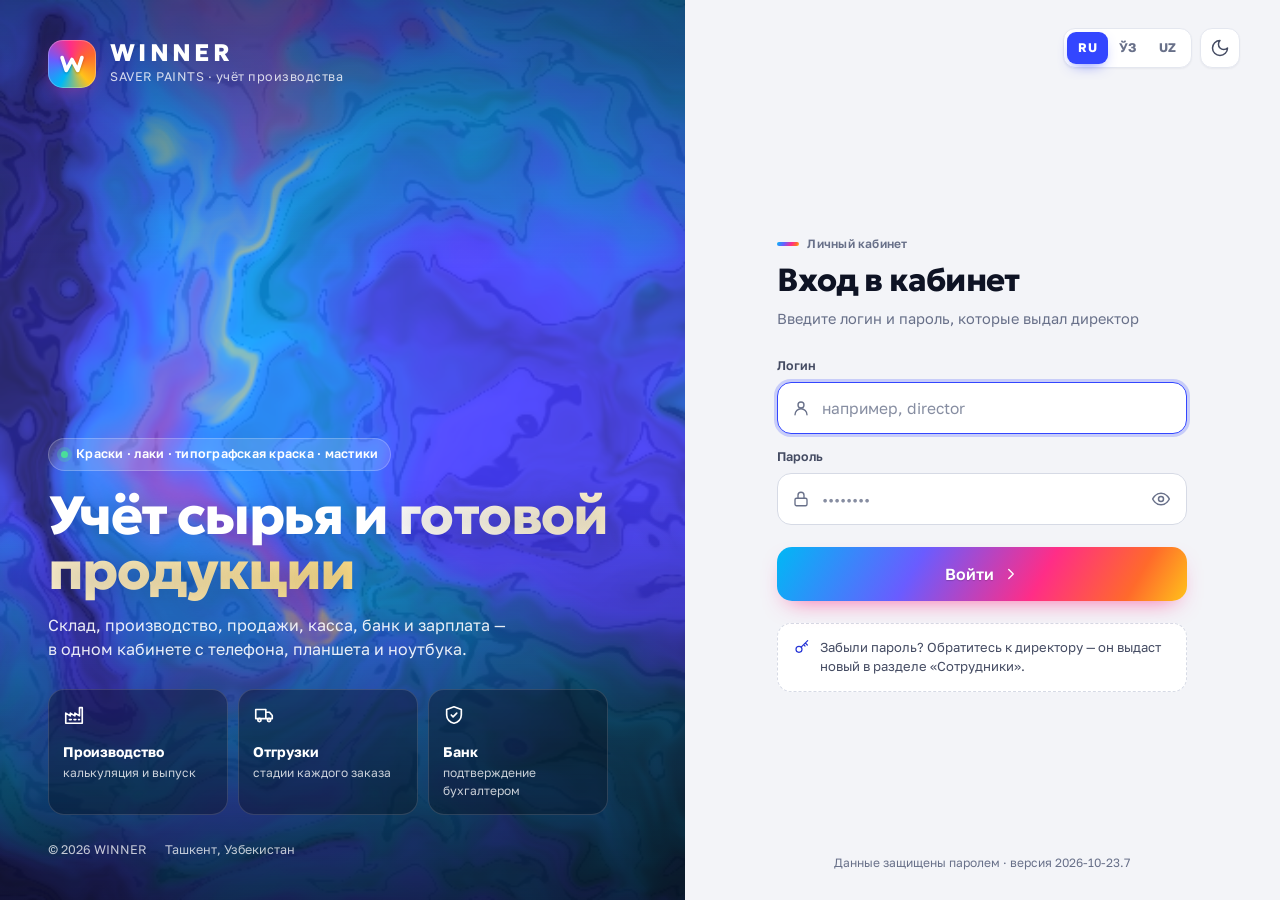
==== commit 6883100f: "Раунд 3 по ТЗ: права ролей, списание брака, долги поставщикам - Администрирование: директор настраив" ====
--- a/app.html
+++ b/app.html
@@ -9,30 +9,30 @@
   <script>(function(){try{var t=localStorage.getItem('wn.theme');if(!t)t=matchMedia('(prefers-color-scheme: dark)').matches?'dark':'light';document.documentElement.dataset.theme=t;}catch(e){document.documentElement.dataset.theme='light';}})();</script>
   <link rel="preload" href="assets/fonts/golos-cyr.woff2" as="font" type="font/woff2" crossorigin>
   <link rel="preload" href="assets/fonts/geologica-cyr.woff2" as="font" type="font/woff2" crossorigin>
-  <link rel="stylesheet" href="assets/css/app.css?v=7">
+  <link rel="stylesheet" href="assets/css/app.css?v=8">
   <style>.boot{min-height:100vh;display:grid;place-items:center;background:var(--bg)}.boot .logo-mark{width:56px;height:56px;border-radius:18px;animation:spin 2.4s linear infinite}</style>
 </head>
 <body>
   <div class="boot"><div class="logo-mark"><svg viewBox="0 0 24 24"><path d="M3.5 6.5l3.6 11 4.9-9.3 4.9 9.3 3.6-11"/></svg></div></div>
-  <script src="assets/js/i18n.js?v=7"></script>
-  <script src="assets/js/i18n-dict.js?v=7"></script>
-  <script src="assets/js/core.js?v=7"></script>
-  <script src="assets/js/ui.js?v=7"></script>
-  <script src="assets/js/data.js?v=7"></script>
-  <script src="assets/js/app.js?v=7"></script>
-  <script src="assets/js/pages/summary.js?v=7"></script>
-  <script src="assets/js/pages/reports.js?v=7"></script>
-  <script src="assets/js/pages/sales.js?v=7"></script>
-  <script src="assets/js/pages/customers.js?v=7"></script>
-  <script src="assets/js/pages/finance.js?v=7"></script>
-  <script src="assets/js/pages/production.js?v=7"></script>
-  <script src="assets/js/pages/warehouse.js?v=7"></script>
-  <script src="assets/js/pages/income.js?v=7"></script>
-  <script src="assets/js/pages/catalog.js?v=7"></script>
-  <script src="assets/js/pages/salary.js?v=7"></script>
-  <script src="assets/js/pages/staff.js?v=7"></script>
-  <script src="assets/js/pages/admin.js?v=7"></script>
-  <script src="assets/js/pages/profile.js?v=7"></script>
+  <script src="assets/js/i18n.js?v=8"></script>
+  <script src="assets/js/i18n-dict.js?v=8"></script>
+  <script src="assets/js/core.js?v=8"></script>
+  <script src="assets/js/ui.js?v=8"></script>
+  <script src="assets/js/data.js?v=8"></script>
+  <script src="assets/js/app.js?v=8"></script>
+  <script src="assets/js/pages/summary.js?v=8"></script>
+  <script src="assets/js/pages/reports.js?v=8"></script>
+  <script src="assets/js/pages/sales.js?v=8"></script>
+  <script src="assets/js/pages/customers.js?v=8"></script>
+  <script src="assets/js/pages/finance.js?v=8"></script>
+  <script src="assets/js/pages/production.js?v=8"></script>
+  <script src="assets/js/pages/warehouse.js?v=8"></script>
+  <script src="assets/js/pages/income.js?v=8"></script>
+  <script src="assets/js/pages/catalog.js?v=8"></script>
+  <script src="assets/js/pages/salary.js?v=8"></script>
+  <script src="assets/js/pages/staff.js?v=8"></script>
+  <script src="assets/js/pages/admin.js?v=8"></script>
+  <script src="assets/js/pages/profile.js?v=8"></script>
   <script>W.boot();</script>
 </body>
 </html>
--- a/assets/css/app.css
+++ b/assets/css/app.css
@@ -488,6 +488,7 @@
 .inp.num { text-align: right; font-variant-numeric: tabular-nums; }
 .inp-wrap { position: relative; display: flex; align-items: center; }
 .inp-wrap .inp { padding-left: 38px; }
+.inp-wrap.has-suffix:not(:has(> .ic)) .inp { padding-left: 13px; }
 .inp-wrap > .ic { position: absolute; left: 12px; color: var(--muted); width: 18px; height: 18px; pointer-events: none; }
 .inp-wrap .suffix { position: absolute; right: 12px; font-size: 13px; color: var(--muted); pointer-events: none; }
 .inp-wrap.has-suffix .inp { padding-right: 52px; }
@@ -886,6 +887,8 @@
 /* настройки */
 .set-row { display: grid; grid-template-columns: minmax(0, 260px) minmax(0, 1fr); gap: 20px; padding: 20px 0; border-bottom: 1px solid var(--line); }
 .set-row:last-child { border-bottom: 0; }
+.role-perm { padding: 14px 16px; border: 1px solid var(--line); border-radius: 14px; background: var(--surface-2, transparent); }
+.role-perm + .role-perm { margin-top: -6px; }
 .set-row h4 { font-size: 15px; font-weight: 650; }
 .set-row p { color: var(--muted); font-size: 13px; margin-top: 4px; }
 .savebar {
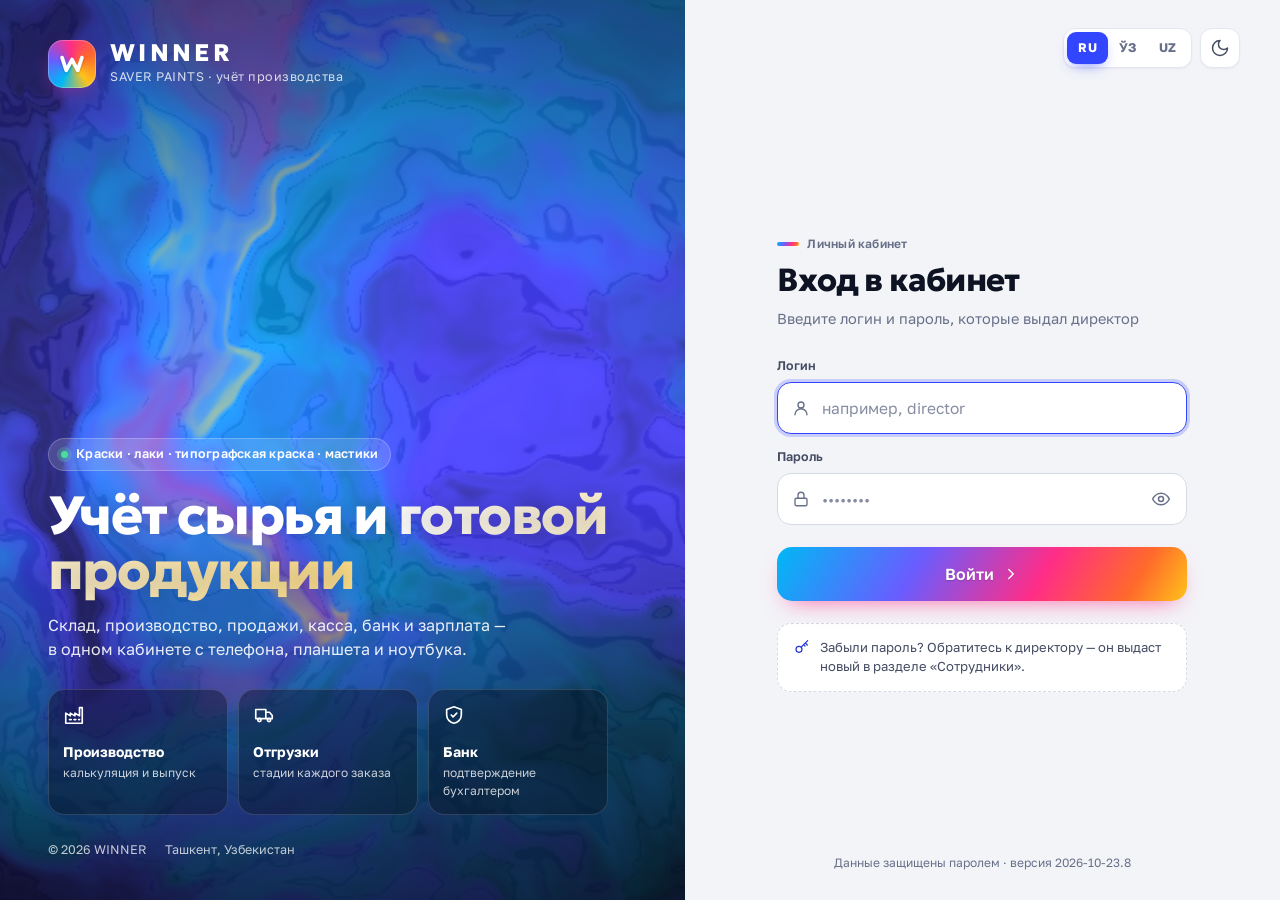
==== commit f2c8e86a: "Выгрузка отчётов в настоящий Excel (.xlsx) - Отчёты, история продаж, долги по отгрузке, движение по " ====
--- a/app.html
+++ b/app.html
@@ -9,30 +9,30 @@
   <script>(function(){try{var t=localStorage.getItem('wn.theme');if(!t)t=matchMedia('(prefers-color-scheme: dark)').matches?'dark':'light';document.documentElement.dataset.theme=t;}catch(e){document.documentElement.dataset.theme='light';}})();</script>
   <link rel="preload" href="assets/fonts/golos-cyr.woff2" as="font" type="font/woff2" crossorigin>
   <link rel="preload" href="assets/fonts/geologica-cyr.woff2" as="font" type="font/woff2" crossorigin>
-  <link rel="stylesheet" href="assets/css/app.css?v=8">
+  <link rel="stylesheet" href="assets/css/app.css?v=9">
   <style>.boot{min-height:100vh;display:grid;place-items:center;background:var(--bg)}.boot .logo-mark{width:56px;height:56px;border-radius:18px;animation:spin 2.4s linear infinite}</style>
 </head>
 <body>
   <div class="boot"><div class="logo-mark"><svg viewBox="0 0 24 24"><path d="M3.5 6.5l3.6 11 4.9-9.3 4.9 9.3 3.6-11"/></svg></div></div>
-  <script src="assets/js/i18n.js?v=8"></script>
-  <script src="assets/js/i18n-dict.js?v=8"></script>
-  <script src="assets/js/core.js?v=8"></script>
-  <script src="assets/js/ui.js?v=8"></script>
-  <script src="assets/js/data.js?v=8"></script>
-  <script src="assets/js/app.js?v=8"></script>
-  <script src="assets/js/pages/summary.js?v=8"></script>
-  <script src="assets/js/pages/reports.js?v=8"></script>
-  <script src="assets/js/pages/sales.js?v=8"></script>
-  <script src="assets/js/pages/customers.js?v=8"></script>
-  <script src="assets/js/pages/finance.js?v=8"></script>
-  <script src="assets/js/pages/production.js?v=8"></script>
-  <script src="assets/js/pages/warehouse.js?v=8"></script>
-  <script src="assets/js/pages/income.js?v=8"></script>
-  <script src="assets/js/pages/catalog.js?v=8"></script>
-  <script src="assets/js/pages/salary.js?v=8"></script>
-  <script src="assets/js/pages/staff.js?v=8"></script>
-  <script src="assets/js/pages/admin.js?v=8"></script>
-  <script src="assets/js/pages/profile.js?v=8"></script>
+  <script src="assets/js/i18n.js?v=9"></script>
+  <script src="assets/js/i18n-dict.js?v=9"></script>
+  <script src="assets/js/core.js?v=9"></script>
+  <script src="assets/js/ui.js?v=9"></script>
+  <script src="assets/js/data.js?v=9"></script>
+  <script src="assets/js/app.js?v=9"></script>
+  <script src="assets/js/pages/summary.js?v=9"></script>
+  <script src="assets/js/pages/reports.js?v=9"></script>
+  <script src="assets/js/pages/sales.js?v=9"></script>
+  <script src="assets/js/pages/customers.js?v=9"></script>
+  <script src="assets/js/pages/finance.js?v=9"></script>
+  <script src="assets/js/pages/production.js?v=9"></script>
+  <script src="assets/js/pages/warehouse.js?v=9"></script>
+  <script src="assets/js/pages/income.js?v=9"></script>
+  <script src="assets/js/pages/catalog.js?v=9"></script>
+  <script src="assets/js/pages/salary.js?v=9"></script>
+  <script src="assets/js/pages/staff.js?v=9"></script>
+  <script src="assets/js/pages/admin.js?v=9"></script>
+  <script src="assets/js/pages/profile.js?v=9"></script>
   <script>W.boot();</script>
 </body>
 </html>
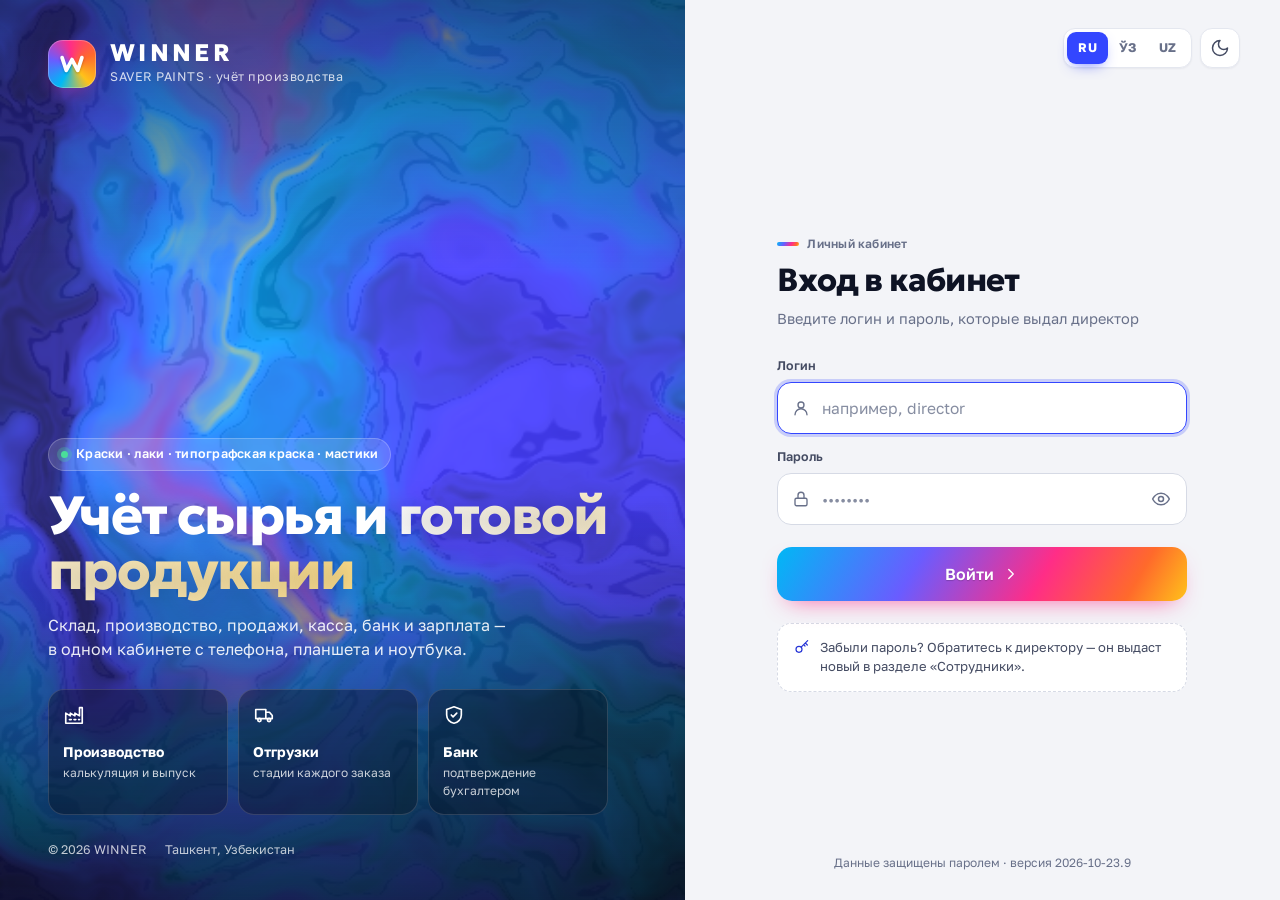
==== commit 371580d1: "Отгрузка в долг только постоянным клиентам (ответ заказчика) - Заказ по телефону уходит «В путь» без" ====
--- a/app.html
+++ b/app.html
@@ -9,30 +9,30 @@
   <script>(function(){try{var t=localStorage.getItem('wn.theme');if(!t)t=matchMedia('(prefers-color-scheme: dark)').matches?'dark':'light';document.documentElement.dataset.theme=t;}catch(e){document.documentElement.dataset.theme='light';}})();</script>
   <link rel="preload" href="assets/fonts/golos-cyr.woff2" as="font" type="font/woff2" crossorigin>
   <link rel="preload" href="assets/fonts/geologica-cyr.woff2" as="font" type="font/woff2" crossorigin>
-  <link rel="stylesheet" href="assets/css/app.css?v=9">
+  <link rel="stylesheet" href="assets/css/app.css?v=10">
   <style>.boot{min-height:100vh;display:grid;place-items:center;background:var(--bg)}.boot .logo-mark{width:56px;height:56px;border-radius:18px;animation:spin 2.4s linear infinite}</style>
 </head>
 <body>
   <div class="boot"><div class="logo-mark"><svg viewBox="0 0 24 24"><path d="M3.5 6.5l3.6 11 4.9-9.3 4.9 9.3 3.6-11"/></svg></div></div>
-  <script src="assets/js/i18n.js?v=9"></script>
-  <script src="assets/js/i18n-dict.js?v=9"></script>
-  <script src="assets/js/core.js?v=9"></script>
-  <script src="assets/js/ui.js?v=9"></script>
-  <script src="assets/js/data.js?v=9"></script>
-  <script src="assets/js/app.js?v=9"></script>
-  <script src="assets/js/pages/summary.js?v=9"></script>
-  <script src="assets/js/pages/reports.js?v=9"></script>
-  <script src="assets/js/pages/sales.js?v=9"></script>
-  <script src="assets/js/pages/customers.js?v=9"></script>
-  <script src="assets/js/pages/finance.js?v=9"></script>
-  <script src="assets/js/pages/production.js?v=9"></script>
-  <script src="assets/js/pages/warehouse.js?v=9"></script>
-  <script src="assets/js/pages/income.js?v=9"></script>
-  <script src="assets/js/pages/catalog.js?v=9"></script>
-  <script src="assets/js/pages/salary.js?v=9"></script>
-  <script src="assets/js/pages/staff.js?v=9"></script>
-  <script src="assets/js/pages/admin.js?v=9"></script>
-  <script src="assets/js/pages/profile.js?v=9"></script>
+  <script src="assets/js/i18n.js?v=10"></script>
+  <script src="assets/js/i18n-dict.js?v=10"></script>
+  <script src="assets/js/core.js?v=10"></script>
+  <script src="assets/js/ui.js?v=10"></script>
+  <script src="assets/js/data.js?v=10"></script>
+  <script src="assets/js/app.js?v=10"></script>
+  <script src="assets/js/pages/summary.js?v=10"></script>
+  <script src="assets/js/pages/reports.js?v=10"></script>
+  <script src="assets/js/pages/sales.js?v=10"></script>
+  <script src="assets/js/pages/customers.js?v=10"></script>
+  <script src="assets/js/pages/finance.js?v=10"></script>
+  <script src="assets/js/pages/production.js?v=10"></script>
+  <script src="assets/js/pages/warehouse.js?v=10"></script>
+  <script src="assets/js/pages/income.js?v=10"></script>
+  <script src="assets/js/pages/catalog.js?v=10"></script>
+  <script src="assets/js/pages/salary.js?v=10"></script>
+  <script src="assets/js/pages/staff.js?v=10"></script>
+  <script src="assets/js/pages/admin.js?v=10"></script>
+  <script src="assets/js/pages/profile.js?v=10"></script>
   <script>W.boot();</script>
 </body>
 </html>
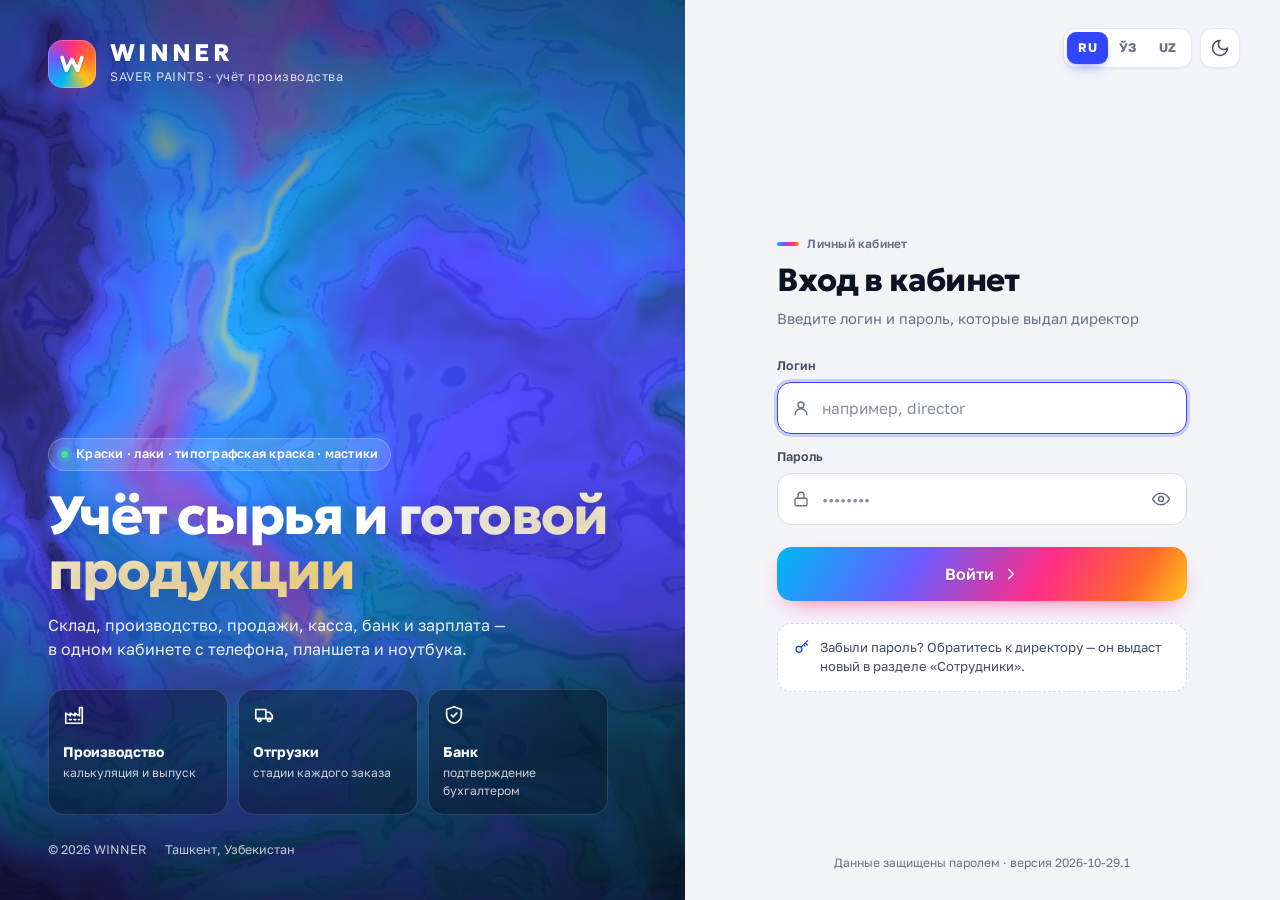
==== commit 0745c459: "Пилот спокойного вида на Сводке и в меню (?ui=calm) - Новый файл calm.css: нейтральный фон, один акц" ====
--- a/app.html
+++ b/app.html
@@ -9,30 +9,33 @@
   <script>(function(){try{var t=localStorage.getItem('wn.theme');if(!t)t=matchMedia('(prefers-color-scheme: dark)').matches?'dark':'light';document.documentElement.dataset.theme=t;}catch(e){document.documentElement.dataset.theme='light';}})();</script>
   <link rel="preload" href="assets/fonts/golos-cyr.woff2" as="font" type="font/woff2" crossorigin>
   <link rel="preload" href="assets/fonts/geologica-cyr.woff2" as="font" type="font/woff2" crossorigin>
-  <link rel="stylesheet" href="assets/css/app.css?v=10">
+  <!-- пилот «спокойного» вида: ?ui=calm включает, ?ui=classic возвращает прежний; выбор запоминается -->
+  <script>(function(){try{var u=new URLSearchParams(location.search).get('ui');if(u)localStorage.setItem('wn.ui',u);if(localStorage.getItem('wn.ui')==='calm')document.documentElement.classList.add('ui-calm');}catch(e){}})();</script>
+  <link rel="stylesheet" href="assets/css/app.css?v=11">
+  <link rel="stylesheet" href="assets/css/calm.css?v=11">
   <style>.boot{min-height:100vh;display:grid;place-items:center;background:var(--bg)}.boot .logo-mark{width:56px;height:56px;border-radius:18px;animation:spin 2.4s linear infinite}</style>
 </head>
 <body>
   <div class="boot"><div class="logo-mark"><svg viewBox="0 0 24 24"><path d="M3.5 6.5l3.6 11 4.9-9.3 4.9 9.3 3.6-11"/></svg></div></div>
-  <script src="assets/js/i18n.js?v=10"></script>
-  <script src="assets/js/i18n-dict.js?v=10"></script>
-  <script src="assets/js/core.js?v=10"></script>
-  <script src="assets/js/ui.js?v=10"></script>
-  <script src="assets/js/data.js?v=10"></script>
-  <script src="assets/js/app.js?v=10"></script>
-  <script src="assets/js/pages/summary.js?v=10"></script>
-  <script src="assets/js/pages/reports.js?v=10"></script>
-  <script src="assets/js/pages/sales.js?v=10"></script>
-  <script src="assets/js/pages/customers.js?v=10"></script>
-  <script src="assets/js/pages/finance.js?v=10"></script>
-  <script src="assets/js/pages/production.js?v=10"></script>
-  <script src="assets/js/pages/warehouse.js?v=10"></script>
-  <script src="assets/js/pages/income.js?v=10"></script>
-  <script src="assets/js/pages/catalog.js?v=10"></script>
-  <script src="assets/js/pages/salary.js?v=10"></script>
-  <script src="assets/js/pages/staff.js?v=10"></script>
-  <script src="assets/js/pages/admin.js?v=10"></script>
-  <script src="assets/js/pages/profile.js?v=10"></script>
+  <script src="assets/js/i18n.js?v=11"></script>
+  <script src="assets/js/i18n-dict.js?v=11"></script>
+  <script src="assets/js/core.js?v=11"></script>
+  <script src="assets/js/ui.js?v=11"></script>
+  <script src="assets/js/data.js?v=11"></script>
+  <script src="assets/js/app.js?v=11"></script>
+  <script src="assets/js/pages/summary.js?v=11"></script>
+  <script src="assets/js/pages/reports.js?v=11"></script>
+  <script src="assets/js/pages/sales.js?v=11"></script>
+  <script src="assets/js/pages/customers.js?v=11"></script>
+  <script src="assets/js/pages/finance.js?v=11"></script>
+  <script src="assets/js/pages/production.js?v=11"></script>
+  <script src="assets/js/pages/warehouse.js?v=11"></script>
+  <script src="assets/js/pages/income.js?v=11"></script>
+  <script src="assets/js/pages/catalog.js?v=11"></script>
+  <script src="assets/js/pages/salary.js?v=11"></script>
+  <script src="assets/js/pages/staff.js?v=11"></script>
+  <script src="assets/js/pages/admin.js?v=11"></script>
+  <script src="assets/js/pages/profile.js?v=11"></script>
   <script>W.boot();</script>
 </body>
 </html>
--- a/assets/css/calm.css
+++ b/assets/css/calm.css
@@ -0,0 +1,236 @@
+/* =========================================================================
+   Спокойный вид («calm») — пилот на Сводке и в меню.
+   Включается классом html.ui-calm (app.html?ui=calm, выключить — ?ui=classic).
+   Логику не трогает: только цвет, шрифт, отступы, бейджи, графики, радиусы и тени.
+   Правила вида:
+   - фон нейтральный, карточки на тон светлее, граница 1px, теней нет;
+   - один акцент (синий) — только активный пункт, главное значение, основная кнопка;
+   - один шрифт (Golos Text), цифры табличные;
+   - отступы по сетке 4/8 px, радиус один — 10 px;
+   - счётчики — цифры без плашек: серые, красные — только где нужно действие;
+   - статусы — цветная точка и обычный текст, без цветного фона;
+   - графики — тонкая линия без заливки, тонкие прямые полосы.
+   Градиент остаётся только в логотипе: это фирменный знак.
+   ========================================================================= */
+
+html.ui-calm {
+  --font-d: var(--font);
+
+  --bg: #f6f6f7;
+  --surface: #ffffff;
+  --surface-2: #fafafb;
+  --surface-3: #f0f0f2;
+  --line: #e6e6e9;
+  --line-2: #d8d8dd;
+  --text: #17171a;
+  --text-2: #4b4b53;
+  --muted: #75757f;
+
+  --brand: #2f5bd3;
+  --brand-2: #284fbb;
+  --brand-soft: #edf1fb;
+  --brand-ink: #2a50bd;
+
+  --ok: #1f7a55;   --ok-bg: #edf6f1;   --ok-dot: #2f9e6e;
+  --warn: #8f5a12; --warn-bg: #f8f1e6; --warn-dot: #d39436;
+  --bad: #b3333a;  --bad-bg: #f9ecec;  --bad-dot: #d4555b;
+  --info: #2a50bd; --info-bg: #edf1fb; --info-dot: #4a72d6;
+  --vio: #5f55a8;  --vio-bg: #f1f0f8;
+  --badge: var(--bad);
+
+  /* спокойная палитра графиков */
+  --s1: #4a72d6; --s2: #c98a4b; --s3: #3f9a72;
+
+  --side: var(--surface);
+  --side-2: var(--surface);
+  --side-line: var(--line);
+  --side-text: var(--text-2);
+  --side-muted: var(--muted);
+
+  --r-xs: 10px; --r-sm: 10px; --r: 10px; --r-lg: 10px; --r-xl: 10px;
+  --sh-1: none;
+  --sh-2: none;
+  --sh-3: 0 12px 32px -12px rgba(0, 0, 0, .18); /* только у всплывающих слоёв */
+  --ring: 0 0 0 3px rgba(47, 91, 211, .2);
+}
+html.ui-calm[data-theme="dark"] {
+  --bg: #0e0e10;
+  --surface: #161619;
+  --surface-2: #19191d;
+  --surface-3: #202025;
+  --line: #27272d;
+  --line-2: #323239;
+  --text: #ececef;
+  --text-2: #b6b6be;
+  --muted: #868690;
+
+  /* кнопка с белым текстом — тёмнее; акцентный текст на тёмном фоне — светлее (brand-ink) */
+  --brand: #4a6fd6;
+  --brand-2: #5a7ee0;
+  --brand-soft: rgba(123, 156, 255, .12);
+  --brand-ink: #a3b8ff;
+
+  --ok: #6cc59c;   --ok-bg: rgba(63, 154, 114, .14);  --ok-dot: #4fb385;
+  --warn: #e0b072; --warn-bg: rgba(211, 148, 54, .14); --warn-dot: #d39a4a;
+  --bad: #f08a8f;  --bad-bg: rgba(212, 85, 91, .15);  --bad-dot: #e0676d;
+  --info: #a9bdff; --info-bg: rgba(123, 156, 255, .14);
+  --vio: #b3a9e6;  --vio-bg: rgba(140, 125, 210, .15);
+
+  --s1: #6f95e8; --s2: #d39a5c; --s3: #5bb08a;
+  --sh-3: 0 12px 32px -12px rgba(0, 0, 0, .6);
+  --ring: 0 0 0 3px rgba(123, 156, 255, .3);
+}
+
+/* ---------- меню слева ---------- */
+html.ui-calm .side { background: var(--surface); color: var(--text-2); border-right: 1px solid var(--line); }
+html.ui-calm .side::after { display: none; }
+html.ui-calm .side-head { padding: 16px 16px 12px; min-height: 72px; }
+html.ui-calm .logo-mark { width: 40px; height: 40px; border-radius: 10px; box-shadow: none; }
+html.ui-calm .logo-mark svg { filter: none; }
+html.ui-calm .logo-text b { color: var(--text); font-weight: 700; letter-spacing: .04em; font-size: 17px; }
+html.ui-calm .logo-text span { letter-spacing: 0; }
+html.ui-calm .side-collapse { border-radius: 8px; background: transparent; }
+html.ui-calm .side-collapse:hover { color: var(--text); background: var(--surface-3); }
+html.ui-calm .side-nav { padding: 8px 12px 16px; }
+html.ui-calm .nav-group { margin-top: 16px; }
+html.ui-calm .nav-group:first-child { margin-top: 0; }
+html.ui-calm .nav-label { font-size: 12px; font-weight: 500; letter-spacing: 0; text-transform: none; padding: 0 12px 4px; }
+html.ui-calm .nav-item { padding: 8px 12px; margin: 2px 0; border-radius: 8px; font-size: 14px; font-weight: 400; color: var(--text-2); }
+html.ui-calm .nav-item .ic { color: var(--muted); }
+html.ui-calm .nav-item:hover { background: var(--surface-3); color: var(--text); }
+html.ui-calm .nav-item:hover .ic { color: var(--text-2); }
+html.ui-calm .nav-item.active { background: var(--surface-3); box-shadow: none; color: var(--text); font-weight: 500; }
+html.ui-calm .nav-item.active .ic { color: var(--brand-ink); }
+html.ui-calm .nav-item.active::before { display: none; }
+/* счётчики: цифра без плашки; красная — только там, где ждут действия */
+html.ui-calm .nav-badge { min-width: 0; height: auto; padding: 0; background: none; box-shadow: none; color: var(--bad); font-size: 12px; font-weight: 500; }
+html.ui-calm .nav-badge.soft { background: none; color: var(--muted); }
+html.ui-calm .side-foot { padding: 12px; }
+html.ui-calm .me-card { border-radius: 10px; background: transparent; border-color: var(--line); }
+html.ui-calm .me-card:hover { background: var(--surface-3); }
+html.ui-calm .me-card .who b { color: var(--text); font-weight: 500; }
+html.ui-calm .side ::-webkit-scrollbar-thumb { background-color: color-mix(in srgb, var(--muted) 40%, transparent); }
+html.ui-calm .side .lang-switch.dark { background: var(--surface); border-color: var(--line); }
+html.ui-calm .side .lang-switch.dark button { color: var(--muted); }
+html.ui-calm .side .lang-switch.dark button.on { color: var(--text); }
+html.ui-calm .rail-tip { background: var(--text); color: var(--bg); border-radius: 8px; }
+html.ui-calm .shell.rail .nav-item.has-dot::after { background: var(--bad-dot); box-shadow: 0 0 0 2px var(--surface); }
+
+/* ---------- верхняя панель ---------- */
+html.ui-calm .icon-btn { border-radius: 10px; box-shadow: none; }
+html.ui-calm .icon-btn .dot { top: 8px; right: 8px; min-width: 0; width: 8px; height: 8px; padding: 0; font-size: 0; background: var(--bad-dot); box-shadow: 0 0 0 2px var(--surface); }
+html.ui-calm .lang-switch { border-radius: 10px; box-shadow: none; }
+html.ui-calm .lang-switch button { border-radius: 8px; font-weight: 500; letter-spacing: 0; }
+html.ui-calm .lang-switch button.on { color: var(--text); }
+html.ui-calm .lang-switch .pill { border-radius: 8px; background: var(--surface-3); box-shadow: none; }
+html.ui-calm .top-user { border-radius: 10px; box-shadow: none; }
+html.ui-calm .top-user b { font-weight: 500; }
+
+/* аватары — без градиента, нейтральный фон */
+html.ui-calm .avatar { background: var(--surface-3); color: var(--text-2); box-shadow: none; font-weight: 600; border-radius: 10px; }
+html.ui-calm .avatar.sm, html.ui-calm .top-user .avatar { border-radius: 8px; }
+
+/* ---------- заголовок страницы ---------- */
+html.ui-calm .page-head { margin: 8px 0 24px; }
+html.ui-calm .page-head h1 { font-size: 28px; font-weight: 600; letter-spacing: -.01em; }
+html.ui-calm .page-head h1 .yr { color: var(--muted); font-weight: 400; }
+html.ui-calm .h-eyebrow { font-size: 13px; font-weight: 400; letter-spacing: 0; margin-bottom: 4px; }
+html.ui-calm .h-eyebrow i { display: none; }
+
+/* ---------- кнопки ---------- */
+html.ui-calm .btn { border-radius: 10px; box-shadow: none; font-weight: 500; }
+html.ui-calm .btn.primary { box-shadow: none; }
+html.ui-calm .btn.paint { background: var(--brand); box-shadow: none; text-shadow: none; }
+html.ui-calm .btn.paint:hover { filter: none; background: var(--brand-2); }
+
+/* ---------- карточки и показатели ---------- */
+html.ui-calm .card { border-radius: 10px; box-shadow: none; }
+/* шапка карточки одной высоты — с кнопкой и без (кнопка sm — 32 px) */
+html.ui-calm .card-head { padding: 20px 20px 0; min-height: 52px; }
+html.ui-calm .card-head h3 { font-size: 15px; font-weight: 600; }
+html.ui-calm .card-head .sub { font-size: 12px; }
+html.ui-calm .card-body { padding: 16px 20px 20px; }
+html.ui-calm .card-body.flush { padding: 16px 0 0; }
+html.ui-calm .card-pad { padding: 20px; }
+html.ui-calm .grid { gap: 16px; }
+
+html.ui-calm .kpis { gap: 16px; margin-bottom: 16px; }
+html.ui-calm .kpi { padding: 20px; border-radius: 10px; box-shadow: none; }
+html.ui-calm .kpi.link:hover { transform: none; box-shadow: none; border-color: var(--line-2); }
+html.ui-calm .kpi-top { gap: 8px; }
+html.ui-calm .kpi-ic, html.ui-calm .kpi-ic[class*="c-"] { width: 20px; height: 20px; border-radius: 0; background: none; color: var(--muted); }
+html.ui-calm .kpi-ic .ic { width: 18px; height: 18px; }
+html.ui-calm .kpi-label { font-size: 13px; font-weight: 400; color: var(--text-2); }
+html.ui-calm .kpi-val { font-size: 24px; font-weight: 600; letter-spacing: -.01em; margin-top: 12px; }
+html.ui-calm .kpis.k5 .kpi-val { font-size: 22px; }
+html.ui-calm .kpi-val small { font-weight: 400; }
+html.ui-calm .kpi-foot { margin-top: 4px; font-size: 12px; }
+/* главная карточка — обычная, акцентом только число */
+html.ui-calm .kpi.hero { background: var(--surface); color: var(--text); border: 1px solid var(--line); box-shadow: none; }
+html.ui-calm .kpi.hero .kpi-label { color: var(--text-2); }
+html.ui-calm .kpi.hero .kpi-foot { color: var(--muted); }
+html.ui-calm .kpi.hero .kpi-ic { background: none; color: var(--brand-ink); }
+html.ui-calm .kpi.hero .kpi-val { color: var(--brand-ink); }
+html.ui-calm .kpi.hero .kpi-val small { color: var(--muted); }
+/* тренд — сухим текстом */
+html.ui-calm .trend { font-weight: 500; font-variant-numeric: tabular-nums; }
+html.ui-calm .trend.up { color: var(--ok); }
+html.ui-calm .trend.down { color: var(--bad); }
+
+/* ---------- статусы: точка и текст, без цветного фона ---------- */
+html.ui-calm .badge { height: auto; padding: 0; background: none; border-radius: 0; color: var(--text-2); font-weight: 500; gap: 6px; }
+html.ui-calm .badge::before { width: 6px; height: 6px; background: var(--muted); opacity: 1; }
+html.ui-calm .badge.ok::before { background: var(--ok-dot); }
+html.ui-calm .badge.warn::before { background: var(--warn-dot); }
+html.ui-calm .badge.bad::before { background: var(--bad-dot); }
+html.ui-calm .badge.info::before { background: var(--info-dot); }
+html.ui-calm .badge.vio::before { background: var(--s1); }
+html.ui-calm .badge.ok, html.ui-calm .badge.warn, html.ui-calm .badge.bad, html.ui-calm .badge.info, html.ui-calm .badge.vio { background: none; color: var(--text-2); }
+html.ui-calm .badge.plain { color: var(--muted); font-weight: 400; }
+
+/* вкладки и сегменты (общие элементы, чтобы меню и Сводка не расходились с остальным) */
+html.ui-calm .tabs .ink { height: 2px; border-radius: 0; background: var(--brand); }
+html.ui-calm .tab { font-weight: 500; }
+html.ui-calm .tab .cnt, html.ui-calm .tab.on .cnt { background: none; color: var(--muted); padding: 0; font-weight: 500; }
+html.ui-calm .tab .cnt.hot { background: none; color: var(--bad); font-weight: 500; }
+html.ui-calm .seg { border-radius: 10px; }
+html.ui-calm .seg button { border-radius: 8px; font-weight: 500; }
+html.ui-calm .seg button.on { box-shadow: none; border: 1px solid var(--line); }
+html.ui-calm .seg button .cnt, html.ui-calm .seg button.on .cnt { background: none; color: var(--muted); padding: 0; }
+
+/* ---------- таблицы и списки ---------- */
+html.ui-calm .tbl th { font-weight: 500; letter-spacing: 0; background: var(--surface); }
+html.ui-calm .list-row { padding: 12px 0; }
+html.ui-calm .list-row .lr-main b { font-weight: 500; }
+html.ui-calm .money { font-weight: 500; }
+html.ui-calm .thumb { border-radius: 8px; }
+
+/* ---------- графики: тонкие линии, без заливки и «таблеток» ---------- */
+html.ui-calm .chart[data-chart="area"] svg > path:not(.ln) { display: none; }
+html.ui-calm .chart .ln { stroke-width: 1.5; stroke: var(--s1); }
+html.ui-calm .chart .grid-l { stroke: var(--line); }
+html.ui-calm .chart-tip { border-radius: 8px; }
+html.ui-calm .chart-tip b { font-weight: 600; }
+html.ui-calm .donut-wrap svg circle { stroke-width: 12; }
+html.ui-calm .donut-center b { font-weight: 600; }
+html.ui-calm .legend i { width: 8px; height: 8px; border-radius: 50%; }
+html.ui-calm .bar { height: 4px; border-radius: 1px; }
+html.ui-calm .bar > i { border-radius: 1px; }
+html.ui-calm .hbar .bar { height: 4px; margin-bottom: 12px; }
+html.ui-calm .hbar .bar > i { background: var(--s1) !important; }
+html.ui-calm .hbar .hb-name { font-weight: 400; }
+html.ui-calm .hbar .hb-val { font-weight: 500; }
+
+/* ---------- фильтр даты ---------- */
+html.ui-calm .dfp { border-radius: 10px; }
+html.ui-calm .dfp-presets button { font-weight: 500; border-radius: 8px; }
+html.ui-calm .dfp .cal-days button { border-radius: 8px; }
+
+/* ---------- телефон: нижнее меню — в тон интерфейса ---------- */
+@media (max-width: 1100px) {
+  html.ui-calm .bnav { background: var(--surface); border: 1px solid var(--line); border-radius: 12px; box-shadow: 0 4px 16px -8px rgba(0, 0, 0, .12); }
+  html.ui-calm .bnav button { color: var(--muted); border-radius: 8px; font-weight: 500; }
+  html.ui-calm .bnav button.on { color: var(--text); background: var(--surface-3); }
+  html.ui-calm .bnav button.on .ic { color: var(--brand-ink); }
+  html.ui-calm .bnav button .b-dot { background: var(--bad-dot); }
+}
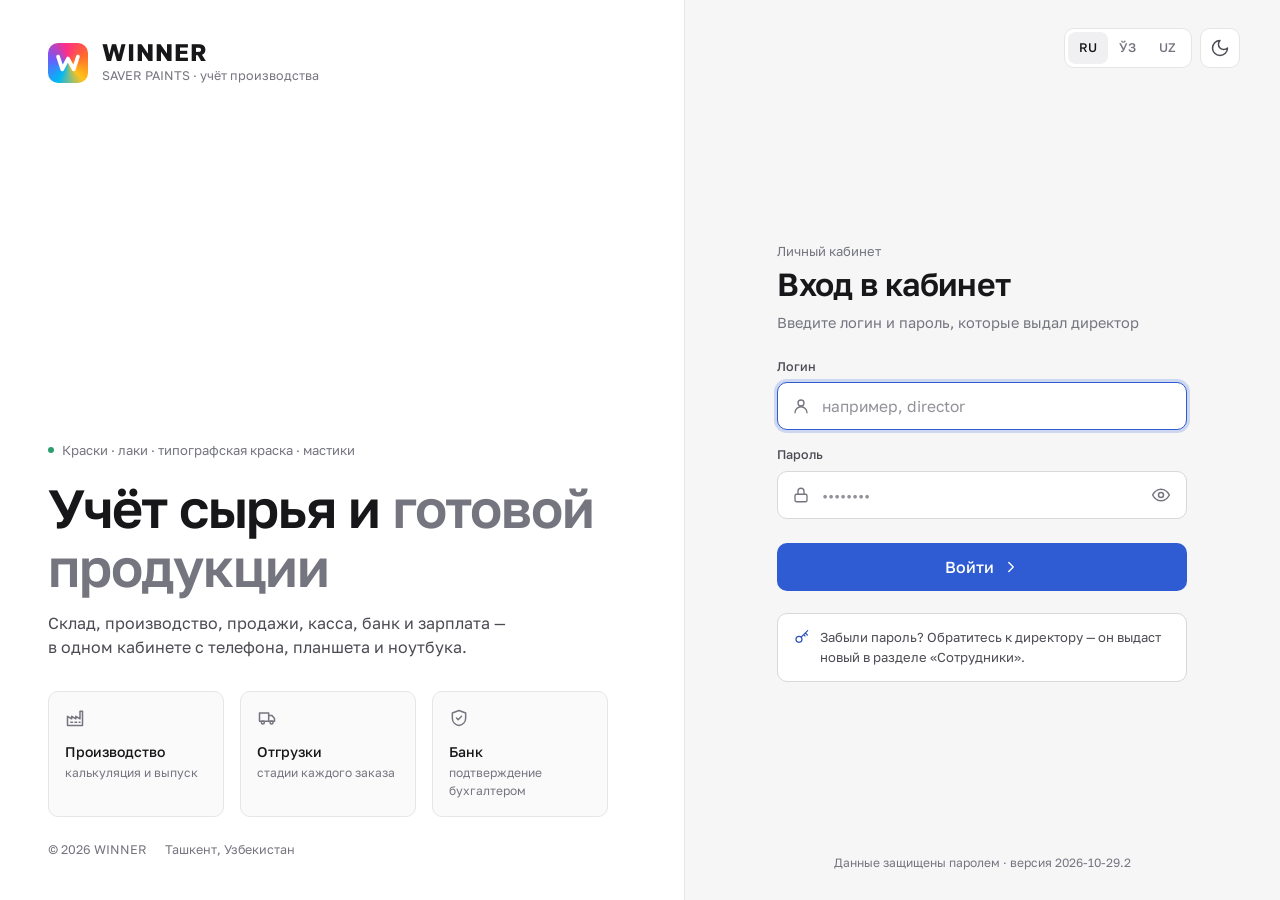
==== commit abe47d82: "Спокойный вид — основной во всех разделах - calm.css включён по умолчанию (в программе и на входе); " ====
--- a/app.html
+++ b/app.html
@@ -9,33 +9,33 @@
   <script>(function(){try{var t=localStorage.getItem('wn.theme');if(!t)t=matchMedia('(prefers-color-scheme: dark)').matches?'dark':'light';document.documentElement.dataset.theme=t;}catch(e){document.documentElement.dataset.theme='light';}})();</script>
   <link rel="preload" href="assets/fonts/golos-cyr.woff2" as="font" type="font/woff2" crossorigin>
   <link rel="preload" href="assets/fonts/geologica-cyr.woff2" as="font" type="font/woff2" crossorigin>
-  <!-- пилот «спокойного» вида: ?ui=calm включает, ?ui=classic возвращает прежний; выбор запоминается -->
-  <script>(function(){try{var u=new URLSearchParams(location.search).get('ui');if(u)localStorage.setItem('wn.ui',u);if(localStorage.getItem('wn.ui')==='calm')document.documentElement.classList.add('ui-calm');}catch(e){}})();</script>
-  <link rel="stylesheet" href="assets/css/app.css?v=11">
-  <link rel="stylesheet" href="assets/css/calm.css?v=11">
+  <!-- спокойный вид — основной; ?ui=classic возвращает прежний, ?ui=calm — обратно; выбор запоминается -->
+  <script>(function(){var c=true;try{var u=new URLSearchParams(location.search).get('ui');if(u)localStorage.setItem('wn.ui',u);c=localStorage.getItem('wn.ui')!=='classic';}catch(e){}if(c)document.documentElement.classList.add('ui-calm');})();</script>
+  <link rel="stylesheet" href="assets/css/app.css?v=12">
+  <link rel="stylesheet" href="assets/css/calm.css?v=12">
   <style>.boot{min-height:100vh;display:grid;place-items:center;background:var(--bg)}.boot .logo-mark{width:56px;height:56px;border-radius:18px;animation:spin 2.4s linear infinite}</style>
 </head>
 <body>
   <div class="boot"><div class="logo-mark"><svg viewBox="0 0 24 24"><path d="M3.5 6.5l3.6 11 4.9-9.3 4.9 9.3 3.6-11"/></svg></div></div>
-  <script src="assets/js/i18n.js?v=11"></script>
-  <script src="assets/js/i18n-dict.js?v=11"></script>
-  <script src="assets/js/core.js?v=11"></script>
-  <script src="assets/js/ui.js?v=11"></script>
-  <script src="assets/js/data.js?v=11"></script>
-  <script src="assets/js/app.js?v=11"></script>
-  <script src="assets/js/pages/summary.js?v=11"></script>
-  <script src="assets/js/pages/reports.js?v=11"></script>
-  <script src="assets/js/pages/sales.js?v=11"></script>
-  <script src="assets/js/pages/customers.js?v=11"></script>
-  <script src="assets/js/pages/finance.js?v=11"></script>
-  <script src="assets/js/pages/production.js?v=11"></script>
-  <script src="assets/js/pages/warehouse.js?v=11"></script>
-  <script src="assets/js/pages/income.js?v=11"></script>
-  <script src="assets/js/pages/catalog.js?v=11"></script>
-  <script src="assets/js/pages/salary.js?v=11"></script>
-  <script src="assets/js/pages/staff.js?v=11"></script>
-  <script src="assets/js/pages/admin.js?v=11"></script>
-  <script src="assets/js/pages/profile.js?v=11"></script>
+  <script src="assets/js/i18n.js?v=12"></script>
+  <script src="assets/js/i18n-dict.js?v=12"></script>
+  <script src="assets/js/core.js?v=12"></script>
+  <script src="assets/js/ui.js?v=12"></script>
+  <script src="assets/js/data.js?v=12"></script>
+  <script src="assets/js/app.js?v=12"></script>
+  <script src="assets/js/pages/summary.js?v=12"></script>
+  <script src="assets/js/pages/reports.js?v=12"></script>
+  <script src="assets/js/pages/sales.js?v=12"></script>
+  <script src="assets/js/pages/customers.js?v=12"></script>
+  <script src="assets/js/pages/finance.js?v=12"></script>
+  <script src="assets/js/pages/production.js?v=12"></script>
+  <script src="assets/js/pages/warehouse.js?v=12"></script>
+  <script src="assets/js/pages/income.js?v=12"></script>
+  <script src="assets/js/pages/catalog.js?v=12"></script>
+  <script src="assets/js/pages/salary.js?v=12"></script>
+  <script src="assets/js/pages/staff.js?v=12"></script>
+  <script src="assets/js/pages/admin.js?v=12"></script>
+  <script src="assets/js/pages/profile.js?v=12"></script>
   <script>W.boot();</script>
 </body>
 </html>
--- a/assets/css/app.css
+++ b/assets/css/app.css
@@ -798,6 +798,8 @@
 .kcard b { display: block; margin: 6px 0 2px; font-size: 14px; }
 .kcard .kc-meta { font-size: 12.5px; color: var(--text-2); display: flex; flex-direction: column; gap: 2px; }
 .kcard .kc-foot { display: flex; align-items: center; justify-content: space-between; margin-top: 10px; gap: 6px 8px; flex-wrap: wrap; }
+/* кнопка «Дальше: …» — длинная стадия переносится, а не вылезает за карточку */
+.kcard .btn.block { white-space: normal; height: auto; min-height: 32px; padding: 6px 10px; line-height: 1.25; text-align: center; }
 
 /* степпер стадий */
 .stepper { display: flex; gap: 0; margin: 4px 0 6px; }
--- a/assets/css/calm.css
+++ b/assets/css/calm.css
@@ -1,6 +1,6 @@
 /* =========================================================================
-   Спокойный вид («calm») — пилот на Сводке и в меню.
-   Включается классом html.ui-calm (app.html?ui=calm, выключить — ?ui=classic).
+   Спокойный вид («calm») — основной вид программы.
+   Включён классом html.ui-calm; прежний вид — ссылкой ?ui=classic (обратно — ?ui=calm).
    Логику не трогает: только цвет, шрифт, отступы, бейджи, графики, радиусы и тени.
    Правила вида:
    - фон нейтральный, карточки на тон светлее, граница 1px, теней нет;
@@ -234,3 +234,215 @@
   html.ui-calm .bnav button.on .ic { color: var(--brand-ink); }
   html.ui-calm .bnav button .b-dot { background: var(--bad-dot); }
 }
+
+/* =========================================================================
+   Остальные разделы: формы, окна, таблицы, всплывающие слои
+   ========================================================================= */
+html.ui-calm .btn.sm { border-radius: 8px; }
+html.ui-calm .btn.lg { border-radius: 10px; }
+html.ui-calm .btn.ok { background: #2f7d5b; }
+html.ui-calm .btn.ok:hover { background: #276b4e; }
+html.ui-calm .btn.danger.solid { background: #b3333a; }
+html.ui-calm .act button { border-radius: 8px; }
+
+html.ui-calm .field > label, html.ui-calm .label { font-weight: 500; }
+html.ui-calm .inp { border-radius: 10px; }
+html.ui-calm .inp.sm { border-radius: 8px; }
+html.ui-calm .inp:hover { border-color: var(--line-2); }
+html.ui-calm .form-grid { gap: 16px; }
+html.ui-calm .form-sec { font-weight: 600; margin: 8px 0 0; }
+html.ui-calm .chip-pick span { border-radius: 8px; font-weight: 500; }
+html.ui-calm .toolbar { gap: 8px; margin-bottom: 16px; }
+html.ui-calm .tag { border-radius: 6px; font-weight: 500; }
+html.ui-calm .tag.brand { background: var(--surface-3); color: var(--text-2); } /* роли и разделы — без акцента */
+/* выбранный язык и тема в профиле — рамкой, без свечения */
+html.ui-calm .kpi.link[style*="--ring"] { box-shadow: none !important; }
+
+html.ui-calm .tbl th { padding: 12px; }
+html.ui-calm .tbl td { padding: 12px; }
+html.ui-calm .tbl th:first-child, html.ui-calm .tbl td:first-child, html.ui-calm .tbl tfoot td:first-child { padding-left: 20px; }
+html.ui-calm .tbl th:last-child, html.ui-calm .tbl td:last-child { padding-right: 20px; }
+html.ui-calm .tbl tfoot td { font-weight: 600; padding: 12px; }
+html.ui-calm .tbl tr.row-warn td { background: color-mix(in srgb, var(--warn-bg) 40%, transparent); }
+html.ui-calm .tbl tr.row-bad td { background: color-mix(in srgb, var(--bad-bg) 40%, transparent); }
+html.ui-calm .cell-main { font-weight: 500; }
+html.ui-calm .tbl-foot { padding: 12px 20px; }
+
+html.ui-calm .empty { padding: 48px 24px; }
+html.ui-calm .empty .em-ic { width: 48px; height: 48px; border-radius: 10px; }
+html.ui-calm .empty .em-ic::after { display: none; }
+html.ui-calm .empty .em-ic .ic { width: 24px; height: 24px; }
+html.ui-calm .empty b { font-weight: 500; }
+
+/* окна */
+html.ui-calm .overlay, html.ui-calm .dfp-back, html.ui-calm .scrim { background: rgba(0, 0, 0, .4); }
+html.ui-calm .modal { border-radius: 10px; }
+html.ui-calm .modal-head { padding: 20px 24px 16px; }
+html.ui-calm .modal-head .m-ic, html.ui-calm .modal-head .m-ic.ok { width: 40px; height: 40px; border-radius: 10px; background: var(--surface-3); color: var(--text-2); }
+html.ui-calm .modal-head .m-ic.bad { background: var(--surface-3); color: var(--bad); }
+html.ui-calm .modal-head h3 { font-weight: 600; }
+html.ui-calm .modal-body { padding: 8px 24px 24px; }
+html.ui-calm .modal-foot { padding: 16px 24px; background: var(--surface); gap: 8px; }
+html.ui-calm .drawer .modal-body { padding-top: 8px; }
+
+/* всплывающие меню, выпадающие списки, календарь */
+html.ui-calm .pop { border-radius: 10px; }
+html.ui-calm .pop-title { font-weight: 600; }
+html.ui-calm .pop-item { border-radius: 8px; }
+html.ui-calm .pop-item .pi-ic, html.ui-calm .pop-item .pi-ic.warn, html.ui-calm .pop-item .pi-ic.bad, html.ui-calm .pop-item .pi-ic.info { border-radius: 8px; background: var(--surface-3); }
+html.ui-calm .pop-item .pi-ic.warn { color: var(--warn); }
+html.ui-calm .pop-item .pi-ic.bad { color: var(--bad); }
+html.ui-calm .pop-item .pi-ic.info { color: var(--info); }
+html.ui-calm .dd-menu { border-radius: 10px; }
+html.ui-calm .dd-opt { border-radius: 8px; }
+html.ui-calm .dd-opt.sel { font-weight: 500; }
+html.ui-calm .cal { border-radius: 10px; }
+html.ui-calm .cal-title { font-weight: 600; border-radius: 8px; }
+html.ui-calm .cal-nav { border-radius: 8px; }
+html.ui-calm .cal-wd span { font-weight: 500; }
+html.ui-calm .cal-days button { border-radius: 8px; font-weight: 400; }
+html.ui-calm .cal-days button.today { font-weight: 600; }
+html.ui-calm .cal-days button.on { box-shadow: none; }
+html.ui-calm .cal-months button { border-radius: 8px; font-weight: 500; }
+html.ui-calm .cal-foot button { font-weight: 500; border-radius: 8px; }
+html.ui-calm .dfp-sel { font-weight: 500; }
+
+/* уведомления, панель сохранения, баннер обновления — нейтральный тёмный слой в обеих темах */
+html.ui-calm .toast, html.ui-calm .savebar, html.ui-calm .update-bar { background: #1d1d21; color: #f1f1f3; border: 1px solid rgba(255, 255, 255, .06); border-radius: 10px; }
+html.ui-calm .toast .t-ic, html.ui-calm .toast.err .t-ic, html.ui-calm .toast.warn .t-ic, html.ui-calm .toast.info .t-ic { background: none; width: 20px; height: 20px; }
+html.ui-calm .toast .t-ic { color: #6cc59c; }
+html.ui-calm .toast.err .t-ic { color: #f08a8f; }
+html.ui-calm .toast.warn .t-ic { color: #e0b072; }
+html.ui-calm .toast.info .t-ic { color: #a3b8ff; }
+html.ui-calm .savebar .ic { color: #e0b072; }
+html.ui-calm .cmdk .grp { font-size: 12px; font-weight: 500; letter-spacing: 0; text-transform: none; }
+
+/* подсказки-плашки внутри разделов (порог, потребность, ждут подтверждения) — без цветной заливки */
+html.ui-calm .card[style*="--warn-bg"], html.ui-calm .card[style*="--info-bg"] { background: var(--surface) !important; border-color: var(--line) !important; }
+html.ui-calm .card[style*="--warn-bg"] > .ic:first-child { color: var(--warn); }
+html.ui-calm .card[style*="--info-bg"] > .ic:first-child { color: var(--info); }
+html.ui-calm .card[style*="--warn-bg"] .kpi-ic[style] { background: none !important; color: var(--warn); }
+
+/* списки и мелочи */
+html.ui-calm .list-row.click { border-radius: 8px; }
+html.ui-calm .dot-s { width: 8px; height: 8px; border-radius: 50%; }
+html.ui-calm .chart .area { display: none; }
+html.ui-calm .pw-meter i { border-radius: 2px; height: 4px; }
+
+/* отгрузки: канбан и стадии заказа */
+html.ui-calm .kanban { gap: 16px; }
+html.ui-calm .kcol { border-radius: 10px; }
+html.ui-calm .kcol-head { font-weight: 600; }
+html.ui-calm .kcol-head .cnt { font-weight: 400; }
+html.ui-calm .kcard { border-radius: 8px; box-shadow: none; }
+html.ui-calm .kcard:hover { transform: none; box-shadow: none; border-color: var(--line-2); }
+html.ui-calm .kcard b { font-weight: 500; }
+html.ui-calm .step { font-weight: 500; }
+html.ui-calm .step::before { height: 2px; top: 14px; }
+html.ui-calm .step .st-dot { border-width: 1px; }
+html.ui-calm .step.cur .st-dot { box-shadow: none; }
+
+/* каталог */
+html.ui-calm .cat-chip { border-radius: 8px; font-weight: 500; }
+html.ui-calm .pcard { border-radius: 10px; box-shadow: none; }
+html.ui-calm .pcard:hover { transform: none; box-shadow: none; border-color: var(--line-2); }
+html.ui-calm .pcard .pname { font-weight: 500; }
+html.ui-calm .pcard .pprice { font-weight: 600; }
+html.ui-calm .pcard .pstock { border-top-style: solid; }
+/* отметки на фото — текст с цветной точкой на светлой подложке, без яркой заливки */
+html.ui-calm .flag, html.ui-calm .flag.nostock, html.ui-calm .flag.noship, html.ui-calm .flag.low { background: var(--surface); color: var(--text-2); border: 1px solid var(--line); border-radius: 6px; font-weight: 500; gap: 6px; }
+html.ui-calm .flag::before { content: ''; width: 6px; height: 6px; border-radius: 50%; background: var(--muted); flex: none; }
+html.ui-calm .flag.nostock::before { background: var(--bad-dot); }
+html.ui-calm .flag.noship::before, html.ui-calm .flag.low::before { background: var(--warn-dot); }
+html.ui-calm .split { gap: 16px; }
+html.ui-calm .pick { border-radius: 8px; }
+html.ui-calm .pick.on { background: var(--surface-3); }
+html.ui-calm .pick b { font-weight: 500; }
+
+/* сотрудники, профиль, настройки */
+html.ui-calm .person { padding: 20px; border-radius: 10px; box-shadow: none; }
+html.ui-calm .person .p-top b { font-weight: 500; }
+html.ui-calm .person .p-meta dd { font-weight: 500; }
+html.ui-calm .profile-hero { background: var(--surface); color: var(--text); border: 1px solid var(--line); border-radius: 10px; box-shadow: none; padding: 24px; gap: 24px; }
+html.ui-calm .profile-hero .avatar { box-shadow: none; background: var(--surface-3); color: var(--text-2); }
+html.ui-calm .profile-hero h2 { font-weight: 600; }
+html.ui-calm .profile-hero .ph-sub { opacity: 1; color: var(--muted); }
+html.ui-calm .profile-hero .tags .tag { background: var(--surface-3); color: var(--text-2); }
+html.ui-calm .profile-hero .ph-stat { background: var(--surface-2); border: 1px solid var(--line); border-radius: 10px; }
+html.ui-calm .profile-hero .ph-stat b { font-weight: 600; }
+html.ui-calm .profile-hero .ph-stat span { opacity: 1; color: var(--muted); }
+html.ui-calm .role-perm { border-radius: 10px; }
+html.ui-calm .set-row h4 { font-weight: 600; }
+
+/* документ на экране: без цветной полосы и капса */
+html.ui-calm .doc { border-radius: 10px; }
+html.ui-calm .doc-stripe { display: none; }
+html.ui-calm .doc .doc-head { border-bottom-width: 2px; }
+html.ui-calm .doc .parties b { text-transform: none; letter-spacing: 0; font-size: 12px; }
+
+/* планшет: точка уведомления в «рельсе» */
+@media (min-width: 721px) and (max-width: 1100px) {
+  html.ui-calm .shell:not(.rail-open) .nav-item.has-dot::after { background: var(--bad-dot); box-shadow: 0 0 0 2px var(--surface); }
+  html.ui-calm .shell.rail-open .side { box-shadow: 0 12px 32px -12px rgba(0, 0, 0, .25); }
+}
+/* телефон: поля поменьше, радиусы те же */
+@media (max-width: 720px) {
+  html.ui-calm .kpis { gap: 8px; }
+  html.ui-calm .kpi { padding: 16px; border-radius: 10px; }
+  html.ui-calm .kpi-val { font-size: 20px; margin-top: 8px; }
+  html.ui-calm .kpi.hero .kpi-val { font-size: 24px; }
+  html.ui-calm .card { border-radius: 10px; }
+  html.ui-calm .card-head { padding: 16px 16px 0; min-height: 48px; }
+  html.ui-calm .card-body { padding: 16px; }
+  html.ui-calm .card-pad { padding: 16px; }
+  html.ui-calm .page-head { margin: 8px 0 16px; }
+  html.ui-calm .page-head h1 { font-size: 24px; }
+  html.ui-calm .modal, html.ui-calm .modal.sm, html.ui-calm .modal.lg, html.ui-calm .modal.xl, html.ui-calm .drawer { border-radius: 12px 12px 0 0; }
+  html.ui-calm .modal-head { padding: 16px 16px 12px; }
+  html.ui-calm .modal-body { padding: 4px 16px 16px; }
+  html.ui-calm .modal-foot { padding: 12px 16px calc(12px + var(--safe-b)); }
+  html.ui-calm .dfp { border-radius: 12px; }
+  html.ui-calm .pcard { border-radius: 10px; }
+  html.ui-calm .sale-row, html.ui-calm .line-row { border-radius: 10px; }
+  html.ui-calm .tbl.stack tr { padding: 16px; }
+  html.ui-calm .tbl.stack td.w-act { border-top-style: solid; }
+  html.ui-calm .tbl.stack td.w-act .act button { border-radius: 8px; }
+  html.ui-calm .crumbs b { font-weight: 600; }
+}
+
+/* =========================================================================
+   Страница входа
+   ========================================================================= */
+html.ui-calm .art, html.ui-calm .art.no-gl { background: var(--surface); color: var(--text); border-right: 1px solid var(--line); }
+html.ui-calm .art canvas, html.ui-calm .art::after { display: none; }
+html.ui-calm .art-brand b { font-weight: 700; letter-spacing: .04em; color: var(--text); }
+html.ui-calm .art-brand span { opacity: 1; color: var(--muted); letter-spacing: 0; }
+html.ui-calm .art-copy .kicker { padding: 0; background: none; border: 0; border-radius: 0; color: var(--muted); font-weight: 400; letter-spacing: 0; font-size: 13px; }
+html.ui-calm .art-copy .kicker i { background: var(--ok-dot); box-shadow: none; width: 6px; height: 6px; }
+html.ui-calm .art-copy h1 { font-weight: 600; letter-spacing: -.02em; line-height: 1.1; text-shadow: none; }
+html.ui-calm .art-copy h1 em { background: none; -webkit-background-clip: border-box; background-clip: border-box; color: var(--muted); }
+html.ui-calm .art-copy p { opacity: 1; color: var(--text-2); }
+html.ui-calm .art-feats { gap: 16px; margin-top: 32px; }
+html.ui-calm .art-feat { padding: 16px; border-radius: 10px; background: var(--surface-2); border: 1px solid var(--line); }
+html.ui-calm .art-feat .ic { color: var(--muted); width: 20px; height: 20px; }
+html.ui-calm .art-feat b { font-weight: 500; margin-top: 8px; }
+html.ui-calm .art-feat span { opacity: 1; color: var(--muted); }
+html.ui-calm .art-foot { opacity: 1; color: var(--muted); margin-top: 24px; }
+html.ui-calm .art-tools .lang-switch { background: var(--surface); border-color: var(--line); }
+html.ui-calm .art-tools .lang-switch button { color: var(--muted); }
+html.ui-calm .art-tools .lang-switch button.on { color: var(--text); }
+html.ui-calm .art-tools .icon-btn { background: var(--surface); border-color: var(--line); color: var(--text-2); }
+html.ui-calm .auth-box h2 { font-weight: 600; letter-spacing: -.02em; }
+html.ui-calm .auth-box .lead { margin: 8px 0 24px; }
+html.ui-calm .auth-box .field + .field { margin-top: 16px; }
+html.ui-calm .auth-box .inp { height: 48px; border-radius: 10px; }
+html.ui-calm .auth-box .btn.lg { height: 48px; margin-top: 24px; border-radius: 10px; }
+html.ui-calm .eye { border-radius: 8px; }
+html.ui-calm .auth-err { border-radius: 10px; }
+html.ui-calm .auth-help { border-radius: 10px; border-style: solid; }
+html.ui-calm .auth-ok .ring { width: 64px; height: 64px; border-radius: 10px; background: var(--surface-3); color: var(--ok); }
+@media (max-width: 960px) {
+  html.ui-calm .art { min-height: 0; border-radius: 0; border-right: 0; border-bottom: 1px solid var(--line); }
+  html.ui-calm .art-copy { margin-top: 24px; }
+  html.ui-calm .art-copy h1 { font-size: 28px; }
+}
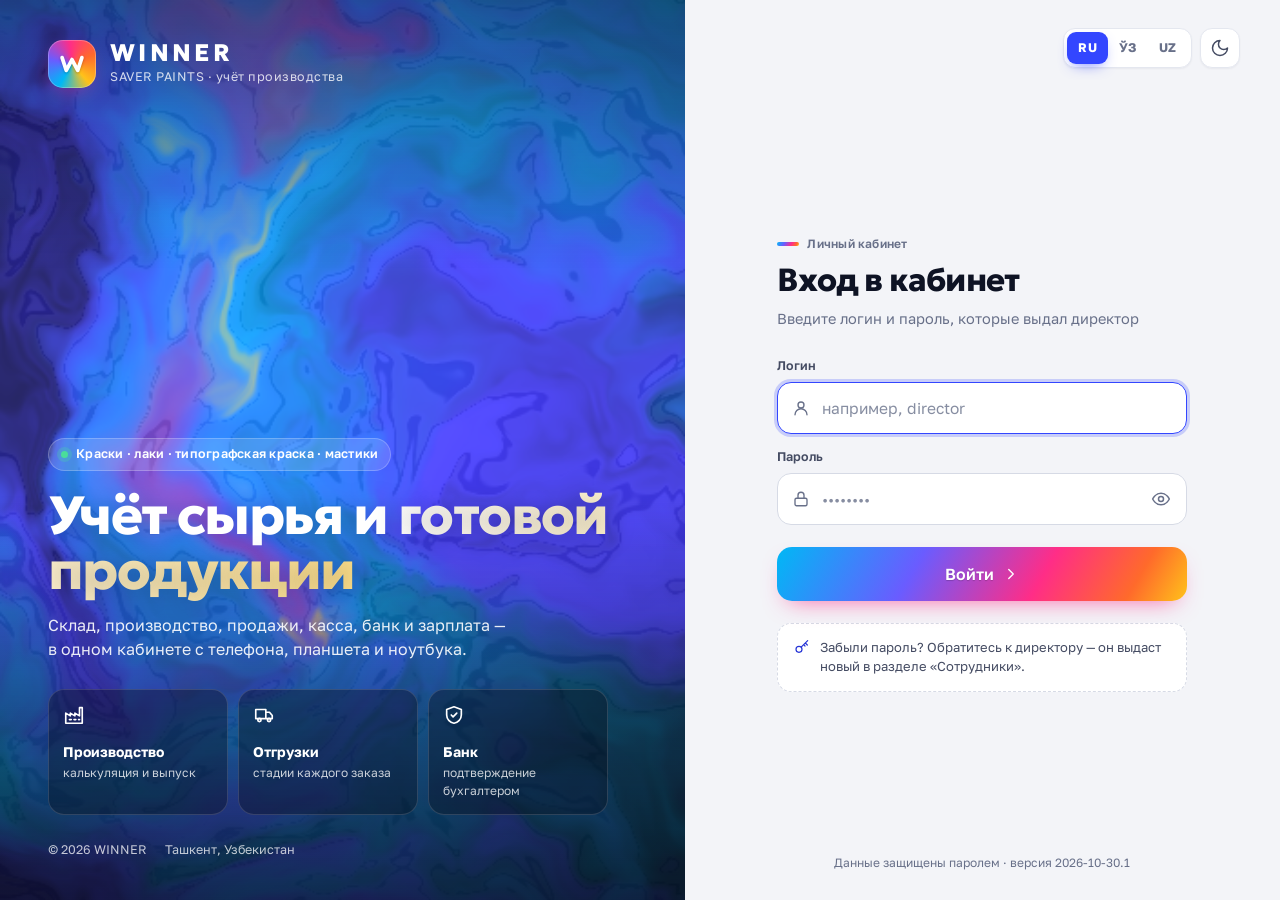
==== commit 89f6da46: "Вернул прежний вход с живым фоном Страница входа снова в прежнем виде: переливающийся фон из красок," ====
--- a/app.html
+++ b/app.html
@@ -11,31 +11,31 @@
   <link rel="preload" href="assets/fonts/geologica-cyr.woff2" as="font" type="font/woff2" crossorigin>
   <!-- спокойный вид — основной; ?ui=classic возвращает прежний, ?ui=calm — обратно; выбор запоминается -->
   <script>(function(){var c=true;try{var u=new URLSearchParams(location.search).get('ui');if(u)localStorage.setItem('wn.ui',u);c=localStorage.getItem('wn.ui')!=='classic';}catch(e){}if(c)document.documentElement.classList.add('ui-calm');})();</script>
-  <link rel="stylesheet" href="assets/css/app.css?v=12">
-  <link rel="stylesheet" href="assets/css/calm.css?v=12">
+  <link rel="stylesheet" href="assets/css/app.css?v=13">
+  <link rel="stylesheet" href="assets/css/calm.css?v=13">
   <style>.boot{min-height:100vh;display:grid;place-items:center;background:var(--bg)}.boot .logo-mark{width:56px;height:56px;border-radius:18px;animation:spin 2.4s linear infinite}</style>
 </head>
 <body>
   <div class="boot"><div class="logo-mark"><svg viewBox="0 0 24 24"><path d="M3.5 6.5l3.6 11 4.9-9.3 4.9 9.3 3.6-11"/></svg></div></div>
-  <script src="assets/js/i18n.js?v=12"></script>
-  <script src="assets/js/i18n-dict.js?v=12"></script>
-  <script src="assets/js/core.js?v=12"></script>
-  <script src="assets/js/ui.js?v=12"></script>
-  <script src="assets/js/data.js?v=12"></script>
-  <script src="assets/js/app.js?v=12"></script>
-  <script src="assets/js/pages/summary.js?v=12"></script>
-  <script src="assets/js/pages/reports.js?v=12"></script>
-  <script src="assets/js/pages/sales.js?v=12"></script>
-  <script src="assets/js/pages/customers.js?v=12"></script>
-  <script src="assets/js/pages/finance.js?v=12"></script>
-  <script src="assets/js/pages/production.js?v=12"></script>
-  <script src="assets/js/pages/warehouse.js?v=12"></script>
-  <script src="assets/js/pages/income.js?v=12"></script>
-  <script src="assets/js/pages/catalog.js?v=12"></script>
-  <script src="assets/js/pages/salary.js?v=12"></script>
-  <script src="assets/js/pages/staff.js?v=12"></script>
-  <script src="assets/js/pages/admin.js?v=12"></script>
-  <script src="assets/js/pages/profile.js?v=12"></script>
+  <script src="assets/js/i18n.js?v=13"></script>
+  <script src="assets/js/i18n-dict.js?v=13"></script>
+  <script src="assets/js/core.js?v=13"></script>
+  <script src="assets/js/ui.js?v=13"></script>
+  <script src="assets/js/data.js?v=13"></script>
+  <script src="assets/js/app.js?v=13"></script>
+  <script src="assets/js/pages/summary.js?v=13"></script>
+  <script src="assets/js/pages/reports.js?v=13"></script>
+  <script src="assets/js/pages/sales.js?v=13"></script>
+  <script src="assets/js/pages/customers.js?v=13"></script>
+  <script src="assets/js/pages/finance.js?v=13"></script>
+  <script src="assets/js/pages/production.js?v=13"></script>
+  <script src="assets/js/pages/warehouse.js?v=13"></script>
+  <script src="assets/js/pages/income.js?v=13"></script>
+  <script src="assets/js/pages/catalog.js?v=13"></script>
+  <script src="assets/js/pages/salary.js?v=13"></script>
+  <script src="assets/js/pages/staff.js?v=13"></script>
+  <script src="assets/js/pages/admin.js?v=13"></script>
+  <script src="assets/js/pages/profile.js?v=13"></script>
   <script>W.boot();</script>
 </body>
 </html>
--- a/assets/css/calm.css
+++ b/assets/css/calm.css
@@ -1,6 +1,7 @@
 /* =========================================================================
    Спокойный вид («calm») — основной вид программы.
    Включён классом html.ui-calm; прежний вид — ссылкой ?ui=classic (обратно — ?ui=calm).
+   Страница входа (index.html) этот файл не подключает: там прежний вид с живым фоном.
    Логику не трогает: только цвет, шрифт, отступы, бейджи, графики, радиусы и тени.
    Правила вида:
    - фон нейтральный, карточки на тон светлее, граница 1px, теней нет;
@@ -409,40 +410,3 @@
   html.ui-calm .tbl.stack td.w-act .act button { border-radius: 8px; }
   html.ui-calm .crumbs b { font-weight: 600; }
 }
-
-/* =========================================================================
-   Страница входа
-   ========================================================================= */
-html.ui-calm .art, html.ui-calm .art.no-gl { background: var(--surface); color: var(--text); border-right: 1px solid var(--line); }
-html.ui-calm .art canvas, html.ui-calm .art::after { display: none; }
-html.ui-calm .art-brand b { font-weight: 700; letter-spacing: .04em; color: var(--text); }
-html.ui-calm .art-brand span { opacity: 1; color: var(--muted); letter-spacing: 0; }
-html.ui-calm .art-copy .kicker { padding: 0; background: none; border: 0; border-radius: 0; color: var(--muted); font-weight: 400; letter-spacing: 0; font-size: 13px; }
-html.ui-calm .art-copy .kicker i { background: var(--ok-dot); box-shadow: none; width: 6px; height: 6px; }
-html.ui-calm .art-copy h1 { font-weight: 600; letter-spacing: -.02em; line-height: 1.1; text-shadow: none; }
-html.ui-calm .art-copy h1 em { background: none; -webkit-background-clip: border-box; background-clip: border-box; color: var(--muted); }
-html.ui-calm .art-copy p { opacity: 1; color: var(--text-2); }
-html.ui-calm .art-feats { gap: 16px; margin-top: 32px; }
-html.ui-calm .art-feat { padding: 16px; border-radius: 10px; background: var(--surface-2); border: 1px solid var(--line); }
-html.ui-calm .art-feat .ic { color: var(--muted); width: 20px; height: 20px; }
-html.ui-calm .art-feat b { font-weight: 500; margin-top: 8px; }
-html.ui-calm .art-feat span { opacity: 1; color: var(--muted); }
-html.ui-calm .art-foot { opacity: 1; color: var(--muted); margin-top: 24px; }
-html.ui-calm .art-tools .lang-switch { background: var(--surface); border-color: var(--line); }
-html.ui-calm .art-tools .lang-switch button { color: var(--muted); }
-html.ui-calm .art-tools .lang-switch button.on { color: var(--text); }
-html.ui-calm .art-tools .icon-btn { background: var(--surface); border-color: var(--line); color: var(--text-2); }
-html.ui-calm .auth-box h2 { font-weight: 600; letter-spacing: -.02em; }
-html.ui-calm .auth-box .lead { margin: 8px 0 24px; }
-html.ui-calm .auth-box .field + .field { margin-top: 16px; }
-html.ui-calm .auth-box .inp { height: 48px; border-radius: 10px; }
-html.ui-calm .auth-box .btn.lg { height: 48px; margin-top: 24px; border-radius: 10px; }
-html.ui-calm .eye { border-radius: 8px; }
-html.ui-calm .auth-err { border-radius: 10px; }
-html.ui-calm .auth-help { border-radius: 10px; border-style: solid; }
-html.ui-calm .auth-ok .ring { width: 64px; height: 64px; border-radius: 10px; background: var(--surface-3); color: var(--ok); }
-@media (max-width: 960px) {
-  html.ui-calm .art { min-height: 0; border-radius: 0; border-right: 0; border-bottom: 1px solid var(--line); }
-  html.ui-calm .art-copy { margin-top: 24px; }
-  html.ui-calm .art-copy h1 { font-size: 28px; }
-}
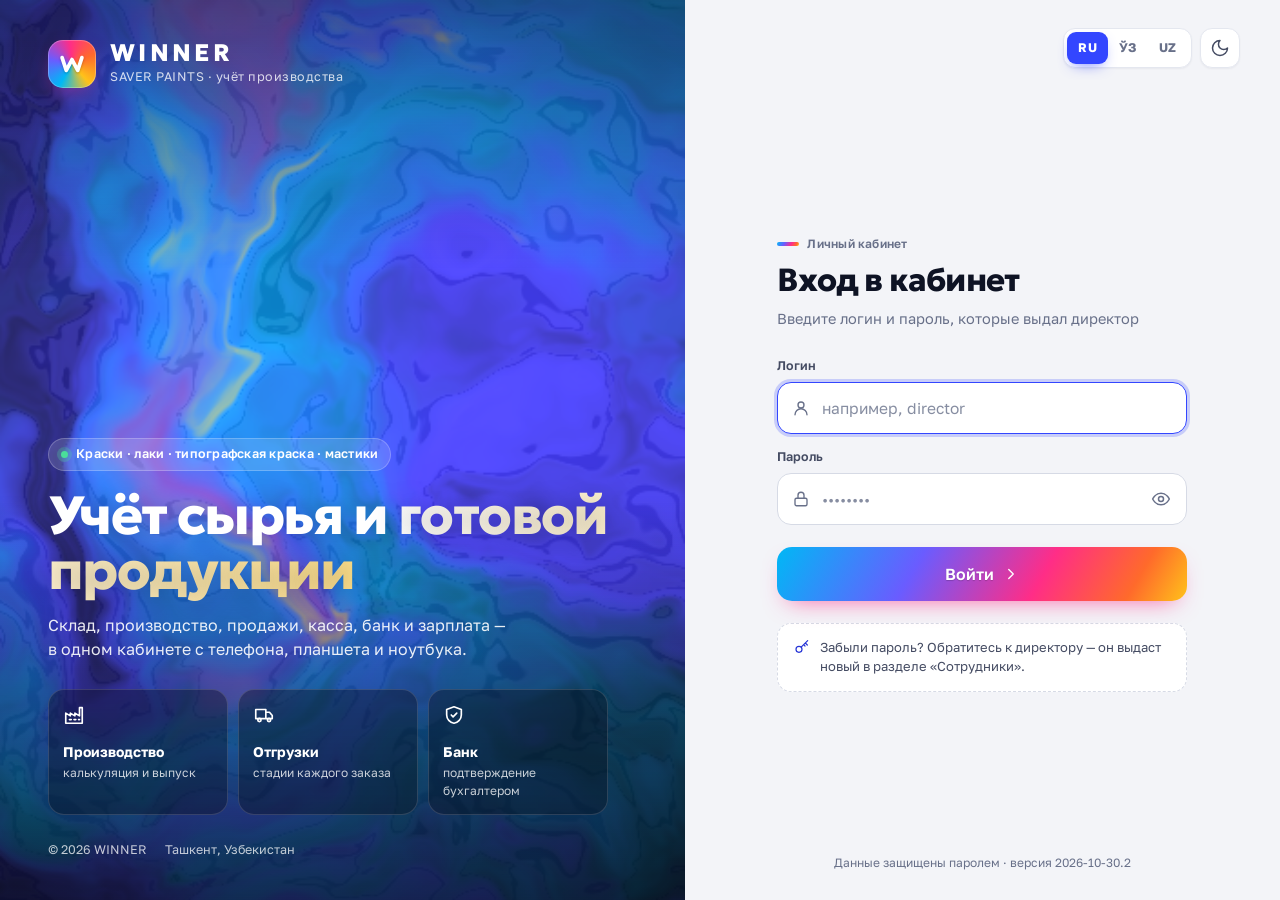
==== commit 311752ae: "Производство по ответам заказчика: списание при запуске, факт выпуска, средняя цена - сырьё списывае" ====
--- a/app.html
+++ b/app.html
@@ -11,31 +11,31 @@
   <link rel="preload" href="assets/fonts/geologica-cyr.woff2" as="font" type="font/woff2" crossorigin>
   <!-- спокойный вид — основной; ?ui=classic возвращает прежний, ?ui=calm — обратно; выбор запоминается -->
   <script>(function(){var c=true;try{var u=new URLSearchParams(location.search).get('ui');if(u)localStorage.setItem('wn.ui',u);c=localStorage.getItem('wn.ui')!=='classic';}catch(e){}if(c)document.documentElement.classList.add('ui-calm');})();</script>
-  <link rel="stylesheet" href="assets/css/app.css?v=13">
-  <link rel="stylesheet" href="assets/css/calm.css?v=13">
+  <link rel="stylesheet" href="assets/css/app.css?v=14">
+  <link rel="stylesheet" href="assets/css/calm.css?v=14">
   <style>.boot{min-height:100vh;display:grid;place-items:center;background:var(--bg)}.boot .logo-mark{width:56px;height:56px;border-radius:18px;animation:spin 2.4s linear infinite}</style>
 </head>
 <body>
   <div class="boot"><div class="logo-mark"><svg viewBox="0 0 24 24"><path d="M3.5 6.5l3.6 11 4.9-9.3 4.9 9.3 3.6-11"/></svg></div></div>
-  <script src="assets/js/i18n.js?v=13"></script>
-  <script src="assets/js/i18n-dict.js?v=13"></script>
-  <script src="assets/js/core.js?v=13"></script>
-  <script src="assets/js/ui.js?v=13"></script>
-  <script src="assets/js/data.js?v=13"></script>
-  <script src="assets/js/app.js?v=13"></script>
-  <script src="assets/js/pages/summary.js?v=13"></script>
-  <script src="assets/js/pages/reports.js?v=13"></script>
-  <script src="assets/js/pages/sales.js?v=13"></script>
-  <script src="assets/js/pages/customers.js?v=13"></script>
-  <script src="assets/js/pages/finance.js?v=13"></script>
-  <script src="assets/js/pages/production.js?v=13"></script>
-  <script src="assets/js/pages/warehouse.js?v=13"></script>
-  <script src="assets/js/pages/income.js?v=13"></script>
-  <script src="assets/js/pages/catalog.js?v=13"></script>
-  <script src="assets/js/pages/salary.js?v=13"></script>
-  <script src="assets/js/pages/staff.js?v=13"></script>
-  <script src="assets/js/pages/admin.js?v=13"></script>
-  <script src="assets/js/pages/profile.js?v=13"></script>
+  <script src="assets/js/i18n.js?v=14"></script>
+  <script src="assets/js/i18n-dict.js?v=14"></script>
+  <script src="assets/js/core.js?v=14"></script>
+  <script src="assets/js/ui.js?v=14"></script>
+  <script src="assets/js/data.js?v=14"></script>
+  <script src="assets/js/app.js?v=14"></script>
+  <script src="assets/js/pages/summary.js?v=14"></script>
+  <script src="assets/js/pages/reports.js?v=14"></script>
+  <script src="assets/js/pages/sales.js?v=14"></script>
+  <script src="assets/js/pages/customers.js?v=14"></script>
+  <script src="assets/js/pages/finance.js?v=14"></script>
+  <script src="assets/js/pages/production.js?v=14"></script>
+  <script src="assets/js/pages/warehouse.js?v=14"></script>
+  <script src="assets/js/pages/income.js?v=14"></script>
+  <script src="assets/js/pages/catalog.js?v=14"></script>
+  <script src="assets/js/pages/salary.js?v=14"></script>
+  <script src="assets/js/pages/staff.js?v=14"></script>
+  <script src="assets/js/pages/admin.js?v=14"></script>
+  <script src="assets/js/pages/profile.js?v=14"></script>
   <script>W.boot();</script>
 </body>
 </html>
